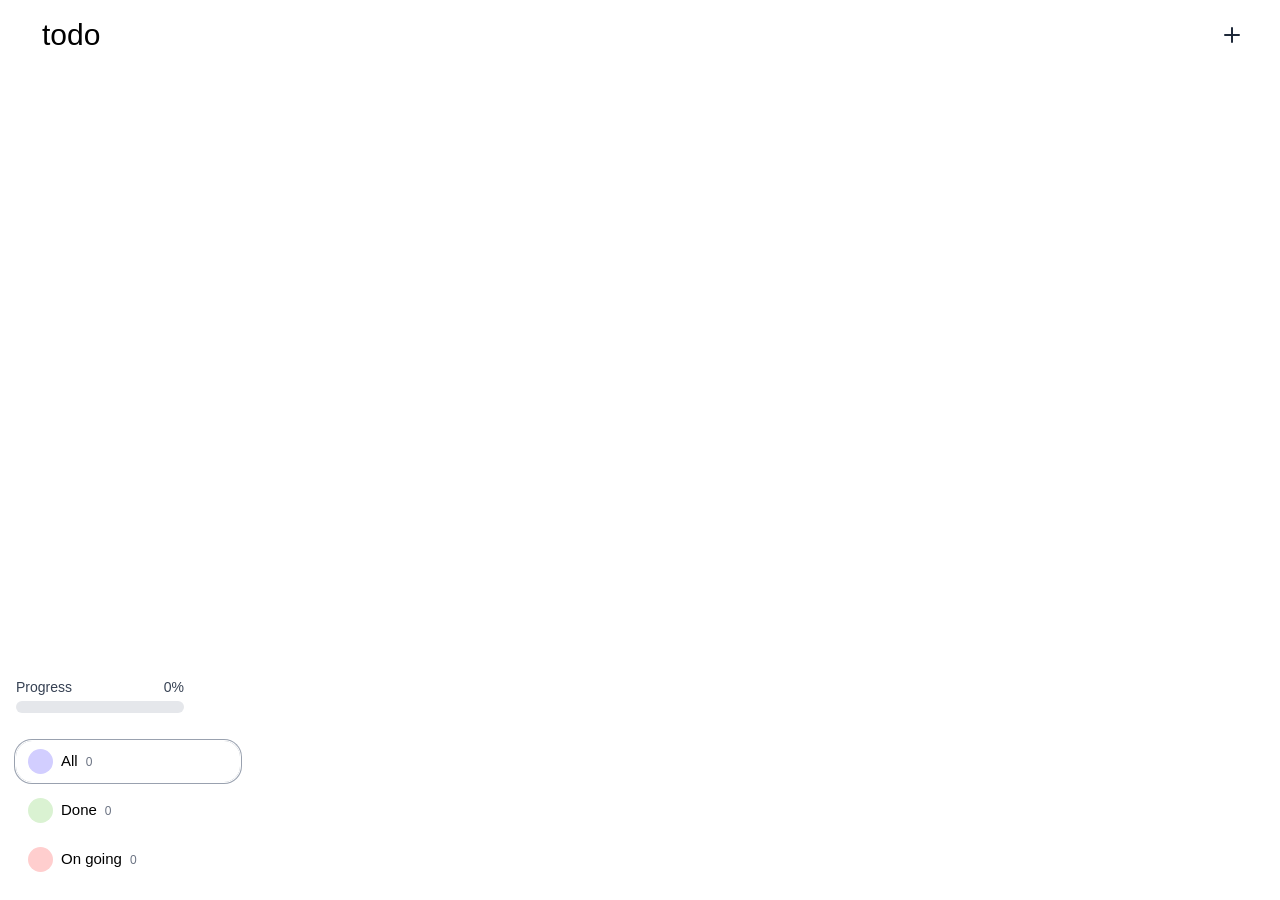
==== index.html @ 9aca4d07 "Add files via upload" ====
<!DOCTYPE html>
<html lang="en">
<head>
  <meta charset="UTF-8" />
  <meta name="viewport" content="width=device-width, initial-scale=1.0" />
  <link href="./tailStyle.css" rel="stylesheet" />
  <title>Todo app</title>
</head>
<body class="bg-white m-0 flex flex-col md:grid md:grid-cols-[20vw_1fr] md:grid-rows-[50px_1fr] h-screen font-display">
  <!-- Header -->
  <header class="h-[70px] flex items-center justify-between p-7 md:col-span-2">
    <h2 class="mr-auto text-3xl relative left-3.5 select-none" id="appName">todo</h2>
    <!-- Progress Bar -->

    <button class="cursor-pointer ml-auto w-[40px] h-[40px] rounded-full border-0 text-3xl flex items-center justify-center align-middle hover:bg-amber-100" id="addNew" aria-label="Add new task">
      <svg class="w-6 h-6 text-gray-800 " aria-hidden="true" xmlns="http://www.w3.org/2000/svg" width="24" height="24" fill="none" viewBox="0 0 24 24">
  <path stroke="currentColor" stroke-linecap="round" stroke-linejoin="round" stroke-width="2" d="M5 12h14m-7 7V5"/>
</svg>

    </button>
  </header>

  <!-- Sidebar -->
  <aside class="w-full md:w-[20vw] flex flex-col md:justify-between pt-3 px-4 md:row-span-1 md:h-auto overflow-y-auto max-h-[calc(100vh-50px)] scrollbar-none">

    <!-- Filters (mobile view: horizontal scroll) -->
    <div class="flex gap-2 overflow-x-auto md:flex-col md:overflow-visible whitespace-nowrap scrollbar-none p-2 md:p-0" id="tag-filters">
      
    </div>
    <div>
    <div class="w-[75%] mt-0 mb-2 justify-self-center">
  <div class="flex justify-between mb-1">
    <span class="text-sm font-medium text-gray-700">Progress</span>
    <span id="progressText" class="text-sm font-medium text-gray-700">0%</span>
  </div>
  <div class="w-full bg-gray-200 rounded-full h-3">
    <div id="progressBar" class="bg-[#DAF2D2] h-3 rounded-full transition-all duration-300" style="width: 0%"></div>
  </div>
</div>
    <!-- Status filters pinned at bottom (in desktop view) -->
    <div class="p-2 md:p-0 mt-4 md:mt-0 md:mb-5 md:pt-5 flex gap-2 overflow-x-auto md:flex-col md:overflow-visible whitespace-nowrap scrollbar-none justify-center md:justify-start" id="status-filter">
      
      <button class="cursor-pointer shrink-0 py-2 px-3 flex items-center gap-2 border-0 hover:bg-gray-200 rounded-2xl" data-status="all">
        <div class="bg-[#D2CEFF] w-[25px] h-[25px] rounded-full shrink-0"></div>
        <span class="text-[15px]">All</span>
        <span class="text-[12px] text-gray-500" id="all-count">0</span>
      </button>
      <button class="cursor-pointer shrink-0 py-2 px-3 flex items-center gap-2 border-0 hover:bg-gray-200 rounded-2xl" data-status="done">
        <div class="bg-[#DAF2D2] w-[25px] h-[25px] rounded-full shrink-0"></div>
        <span class="text-[15px]">Done</span>
        <span class="text-[12px] text-gray-500" id="done-count">0</span>
      </button>
      <button class="cursor-pointer shrink-0 py-2 px-3 flex items-center gap-2 border-0 hover:bg-gray-200 rounded-2xl" data-status="on going">
        <div class="bg-[#FFCECE] w-[25px] h-[25px] rounded-full shrink-0"></div>
        <span class="text-[15px]">On going</span>
        <span class="text-[12px] text-gray-500" id="ongoing-count">0</span>
      </button>
    </div>
    </div>
  </aside>

  <!-- Main -->
  <main class="flex-1 p-4 md:row-start-2 md:col-start-2 overflow-auto pt-5">
    <div class="columns-1 md:columns-2 gap-3 space-y-3 p-5" id="tasksContainer">
      <!-- Task Card -->
      
    </div>
  </main>

  <!-- Modal -->
  <div id="addModal" class="hidden fixed z-10 left-0 top-0 w-full h-full overflow-auto bg-[rgba(0,0,0,0.4)] flex justify-center items-center">
    <div class="w-full h-full md:w-[60%] md:h-auto bg-white p-6 md:p-10 border-1 border-[#888] border-solid rounded-none md:rounded-xl overflow-y-auto">
      <form id="NewTaskForm">
        <div class="pt-3 pb-8 flex justify-between">
          <button type="button" id="cancelBtn" class="border-0 cursor-pointer text-[#69665C]">Cancel</button>
          <input type="submit" value="Add" class="bg-[#69665C] text-white px-4 py-2 rounded-2xl w-[150px] cursor-pointer" />
        </div>

        <div class="pt-2">
          <label for="taskTitle">Task title</label><br />
          <input type="text" name="title" id="taskTitle" placeholder="Enter" class="bg-[#f9f9f7] px-2 py-1.5 rounded-[12px] placeholder:pr-3 w-[95%]" required /><br /><br />
          <label for="description">Description</label><br />
          <textarea name="description" id="description" cols="40" rows="3" placeholder="Task description" class="bg-[#f9f9f7] px-2 py-1.5 rounded-[12px] placeholder:pr-3 w-[95%] resize-none"></textarea>
        </div>

        <h3 class="mt-6 mb-2 font-medium">Tags</h3>
        <div id="modalTags" class="flex flex-wrap gap-3 mb-4">
          <p>No tags for now</p>
          <button type="button" id="showAddtag" class="cursor-pointer flex items-center justify-center gap-1 bg-[#69665C] text-white ml-3 px-3 py-2 rounded-full hover:bg-[#5e5b52] w-[25px] h-[25px]">
            <span class="text-lg">+</span>
          </button>
        </div>

        <div class="flex flex-wrap items-center  gap-3 mb-4 hidden" id="addNewtagForm">
          <input type="text" id="newTagName" placeholder="Tag name" class="px-3 py-2 rounded-xl bg-gray-100" />
          <input type="color" id="newTagColor" value="#DAF2D6" class="w-10 h-10 p-1 rounded-full border border-gray-300 cursor-pointer" />
          <button type="button" id="addTagBtn" class="flex items-center justify-center gap-1 bg-blue-600 text-white ml-3 px-3 py-2 rounded-xl hover:bg-blue-700">
            <span class="text-xs">
              <svg class="w-2 h-2 text-white" aria-hidden="true" xmlns="http://www.w3.org/2000/svg" width="24" height="24" fill="none" viewBox="0 0 24 24">
  <path stroke="currentColor" stroke-linecap="round" stroke-linejoin="round" stroke-width="2" d="M5 12h14m-7 7V5"/>
</svg>

            </span> Add Tag
          </button>
        </div>
      </form>
    </div>
  </div>

  <!-- JS Logic -->
  <script src="../src/script.js">
  </script>
</body>
</html>
---- tailStyle.css ----
/*! tailwindcss v4.1.5 | MIT License | https://tailwindcss.com */
@layer properties;
@layer theme, base, components, utilities;
@layer theme {
  :root, :host {
    --font-sans: ui-sans-serif, system-ui, sans-serif, "Apple Color Emoji",
      "Segoe UI Emoji", "Segoe UI Symbol", "Noto Color Emoji";
    --font-mono: ui-monospace, SFMono-Regular, Menlo, Monaco, Consolas, "Liberation Mono",
      "Courier New", monospace;
    --color-amber-100: oklch(96.2% 0.059 95.617);
    --color-amber-500: oklch(76.9% 0.188 70.08);
    --color-green-500: oklch(72.3% 0.219 149.579);
    --color-blue-600: oklch(54.6% 0.245 262.881);
    --color-blue-700: oklch(48.8% 0.243 264.376);
    --color-gray-100: oklch(96.7% 0.003 264.542);
    --color-gray-200: oklch(92.8% 0.006 264.531);
    --color-gray-300: oklch(87.2% 0.01 258.338);
    --color-gray-400: oklch(70.7% 0.022 261.325);
    --color-gray-500: oklch(55.1% 0.027 264.364);
    --color-gray-600: oklch(44.6% 0.03 256.802);
    --color-gray-700: oklch(37.3% 0.034 259.733);
    --color-gray-800: oklch(27.8% 0.033 256.848);
    --color-gray-900: oklch(21% 0.034 264.665);
    --color-white: #fff;
    --spacing: 0.25rem;
    --text-xs: 0.75rem;
    --text-xs--line-height: calc(1 / 0.75);
    --text-sm: 0.875rem;
    --text-sm--line-height: calc(1.25 / 0.875);
    --text-lg: 1.125rem;
    --text-lg--line-height: calc(1.75 / 1.125);
    --text-xl: 1.25rem;
    --text-xl--line-height: calc(1.75 / 1.25);
    --text-2xl: 1.5rem;
    --text-2xl--line-height: calc(2 / 1.5);
    --text-3xl: 1.875rem;
    --text-3xl--line-height: calc(2.25 / 1.875);
    --font-weight-medium: 500;
    --font-weight-bold: 700;
    --radius-xl: 0.75rem;
    --radius-2xl: 1rem;
    --default-transition-duration: 150ms;
    --default-transition-timing-function: cubic-bezier(0.4, 0, 0.2, 1);
    --default-font-family: var(--font-sans);
    --default-mono-font-family: var(--font-mono);
    --font-display: "Noto Sans", sans-serif;
  }
}
@layer base {
  *, ::after, ::before, ::backdrop, ::file-selector-button {
    box-sizing: border-box;
    margin: 0;
    padding: 0;
    border: 0 solid;
  }
  html, :host {
    line-height: 1.5;
    -webkit-text-size-adjust: 100%;
    tab-size: 4;
    font-family: var(--default-font-family, ui-sans-serif, system-ui, sans-serif, "Apple Color Emoji", "Segoe UI Emoji", "Segoe UI Symbol", "Noto Color Emoji");
    font-feature-settings: var(--default-font-feature-settings, normal);
    font-variation-settings: var(--default-font-variation-settings, normal);
    -webkit-tap-highlight-color: transparent;
  }
  hr {
    height: 0;
    color: inherit;
    border-top-width: 1px;
  }
  abbr:where([title]) {
    -webkit-text-decoration: underline dotted;
    text-decoration: underline dotted;
  }
  h1, h2, h3, h4, h5, h6 {
    font-size: inherit;
    font-weight: inherit;
  }
  a {
    color: inherit;
    -webkit-text-decoration: inherit;
    text-decoration: inherit;
  }
  b, strong {
    font-weight: bolder;
  }
  code, kbd, samp, pre {
    font-family: var(--default-mono-font-family, ui-monospace, SFMono-Regular, Menlo, Monaco, Consolas, "Liberation Mono", "Courier New", monospace);
    font-feature-settings: var(--default-mono-font-feature-settings, normal);
    font-variation-settings: var(--default-mono-font-variation-settings, normal);
    font-size: 1em;
  }
  small {
    font-size: 80%;
  }
  sub, sup {
    font-size: 75%;
    line-height: 0;
    position: relative;
    vertical-align: baseline;
  }
  sub {
    bottom: -0.25em;
  }
  sup {
    top: -0.5em;
  }
  table {
    text-indent: 0;
    border-color: inherit;
    border-collapse: collapse;
  }
  :-moz-focusring {
    outline: auto;
  }
  progress {
    vertical-align: baseline;
  }
  summary {
    display: list-item;
  }
  ol, ul, menu {
    list-style: none;
  }
  img, svg, video, canvas, audio, iframe, embed, object {
    display: block;
    vertical-align: middle;
  }
  img, video {
    max-width: 100%;
    height: auto;
  }
  button, input, select, optgroup, textarea, ::file-selector-button {
    font: inherit;
    font-feature-settings: inherit;
    font-variation-settings: inherit;
    letter-spacing: inherit;
    color: inherit;
    border-radius: 0;
    background-color: transparent;
    opacity: 1;
  }
  :where(select:is([multiple], [size])) optgroup {
    font-weight: bolder;
  }
  :where(select:is([multiple], [size])) optgroup option {
    padding-inline-start: 20px;
  }
  ::file-selector-button {
    margin-inline-end: 4px;
  }
  ::placeholder {
    opacity: 1;
  }
  @supports (not (-webkit-appearance: -apple-pay-button))  or (contain-intrinsic-size: 1px) {
    ::placeholder {
      color: currentcolor;
      @supports (color: color-mix(in lab, red, red)) {
        color: color-mix(in oklab, currentcolor 50%, transparent);
      }
    }
  }
  textarea {
    resize: vertical;
  }
  ::-webkit-search-decoration {
    -webkit-appearance: none;
  }
  ::-webkit-date-and-time-value {
    min-height: 1lh;
    text-align: inherit;
  }
  ::-webkit-datetime-edit {
    display: inline-flex;
  }
  ::-webkit-datetime-edit-fields-wrapper {
    padding: 0;
  }
  ::-webkit-datetime-edit, ::-webkit-datetime-edit-year-field, ::-webkit-datetime-edit-month-field, ::-webkit-datetime-edit-day-field, ::-webkit-datetime-edit-hour-field, ::-webkit-datetime-edit-minute-field, ::-webkit-datetime-edit-second-field, ::-webkit-datetime-edit-millisecond-field, ::-webkit-datetime-edit-meridiem-field {
    padding-block: 0;
  }
  :-moz-ui-invalid {
    box-shadow: none;
  }
  button, input:where([type="button"], [type="reset"], [type="submit"]), ::file-selector-button {
    appearance: button;
  }
  ::-webkit-inner-spin-button, ::-webkit-outer-spin-button {
    height: auto;
  }
  [hidden]:where(:not([hidden="until-found"])) {
    display: none !important;
  }
}
@layer utilities {
  .absolute {
    position: absolute;
  }
  .fixed {
    position: fixed;
  }
  .relative {
    position: relative;
  }
  .-top-1 {
    top: calc(var(--spacing) * -1);
  }
  .top-0 {
    top: calc(var(--spacing) * 0);
  }
  .top-3 {
    top: calc(var(--spacing) * 3);
  }
  .-right-1 {
    right: calc(var(--spacing) * -1);
  }
  .right-0 {
    right: calc(var(--spacing) * 0);
  }
  .right-4 {
    right: calc(var(--spacing) * 4);
  }
  .left-0 {
    left: calc(var(--spacing) * 0);
  }
  .left-3\.5 {
    left: calc(var(--spacing) * 3.5);
  }
  .z-10 {
    z-index: 10;
  }
  .m-0 {
    margin: calc(var(--spacing) * 0);
  }
  .mt-0 {
    margin-top: calc(var(--spacing) * 0);
  }
  .mt-1 {
    margin-top: calc(var(--spacing) * 1);
  }
  .mt-4 {
    margin-top: calc(var(--spacing) * 4);
  }
  .mt-6 {
    margin-top: calc(var(--spacing) * 6);
  }
  .mr-2 {
    margin-right: calc(var(--spacing) * 2);
  }
  .mr-auto {
    margin-right: auto;
  }
  .mb-1 {
    margin-bottom: calc(var(--spacing) * 1);
  }
  .mb-2 {
    margin-bottom: calc(var(--spacing) * 2);
  }
  .mb-3 {
    margin-bottom: calc(var(--spacing) * 3);
  }
  .mb-4 {
    margin-bottom: calc(var(--spacing) * 4);
  }
  .mb-5 {
    margin-bottom: calc(var(--spacing) * 5);
  }
  .ml-3 {
    margin-left: calc(var(--spacing) * 3);
  }
  .ml-auto {
    margin-left: auto;
  }
  .scrollbar-none {
    scrollbar-width: none;
    &::-webkit-scrollbar {
      display: none;
    }
  }
  .block {
    display: block;
  }
  .flex {
    display: flex;
  }
  .hidden {
    display: none;
  }
  .h-2 {
    height: calc(var(--spacing) * 2);
  }
  .h-3 {
    height: calc(var(--spacing) * 3);
  }
  .h-5 {
    height: calc(var(--spacing) * 5);
  }
  .h-6 {
    height: calc(var(--spacing) * 6);
  }
  .h-10 {
    height: calc(var(--spacing) * 10);
  }
  .h-\[25px\] {
    height: 25px;
  }
  .h-\[40px\] {
    height: 40px;
  }
  .h-\[70px\] {
    height: 70px;
  }
  .h-full {
    height: 100%;
  }
  .h-screen {
    height: 100vh;
  }
  .max-h-\[calc\(100vh-50px\)\] {
    max-height: calc(100vh - 50px);
  }
  .w-2 {
    width: calc(var(--spacing) * 2);
  }
  .w-5 {
    width: calc(var(--spacing) * 5);
  }
  .w-6 {
    width: calc(var(--spacing) * 6);
  }
  .w-10 {
    width: calc(var(--spacing) * 10);
  }
  .w-\[25px\] {
    width: 25px;
  }
  .w-\[40px\] {
    width: 40px;
  }
  .w-\[75\%\] {
    width: 75%;
  }
  .w-\[95\%\] {
    width: 95%;
  }
  .w-\[150px\] {
    width: 150px;
  }
  .w-full {
    width: 100%;
  }
  .flex-1 {
    flex: 1;
  }
  .shrink-0 {
    flex-shrink: 0;
  }
  .cursor-pointer {
    cursor: pointer;
  }
  .resize-none {
    resize: none;
  }
  .columns-1 {
    columns: 1;
  }
  .break-inside-avoid {
    break-inside: avoid;
  }
  .flex-col {
    flex-direction: column;
  }
  .flex-wrap {
    flex-wrap: wrap;
  }
  .items-center {
    align-items: center;
  }
  .items-end {
    align-items: flex-end;
  }
  .justify-between {
    justify-content: space-between;
  }
  .justify-center {
    justify-content: center;
  }
  .gap-1 {
    gap: calc(var(--spacing) * 1);
  }
  .gap-2 {
    gap: calc(var(--spacing) * 2);
  }
  .gap-3 {
    gap: calc(var(--spacing) * 3);
  }
  .space-y-3 {
    :where(& > :not(:last-child)) {
      --tw-space-y-reverse: 0;
      margin-block-start: calc(calc(var(--spacing) * 3) * var(--tw-space-y-reverse));
      margin-block-end: calc(calc(var(--spacing) * 3) * calc(1 - var(--tw-space-y-reverse)));
    }
  }
  .justify-self-center {
    justify-self: center;
  }
  .overflow-auto {
    overflow: auto;
  }
  .overflow-x-auto {
    overflow-x: auto;
  }
  .overflow-y-auto {
    overflow-y: auto;
  }
  .rounded {
    border-radius: 0.25rem;
  }
  .rounded-2xl {
    border-radius: var(--radius-2xl);
  }
  .rounded-\[12px\] {
    border-radius: 12px;
  }
  .rounded-full {
    border-radius: calc(infinity * 1px);
  }
  .rounded-none {
    border-radius: 0;
  }
  .rounded-xl {
    border-radius: var(--radius-xl);
  }
  .border {
    border-style: var(--tw-border-style);
    border-width: 1px;
  }
  .border-0 {
    border-style: var(--tw-border-style);
    border-width: 0px;
  }
  .border-1 {
    border-style: var(--tw-border-style);
    border-width: 1px;
  }
  .border-b-1 {
    border-bottom-style: var(--tw-border-style);
    border-bottom-width: 1px;
  }
  .border-solid {
    --tw-border-style: solid;
    border-style: solid;
  }
  .border-\[\#888\] {
    border-color: #888;
  }
  .border-gray-300 {
    border-color: var(--color-gray-300);
  }
  .bg-\[\#69665C\] {
    background-color: #69665C;
  }
  .bg-\[\#D2CEFF\] {
    background-color: #D2CEFF;
  }
  .bg-\[\#DAF2D2\] {
    background-color: #DAF2D2;
  }
  .bg-\[\#FFCECE\] {
    background-color: #FFCECE;
  }
  .bg-\[\#FFF9DE\] {
    background-color: #FFF9DE;
  }
  .bg-\[\#f9f9f7\] {
    background-color: #f9f9f7;
  }
  .bg-\[rgba\(0\,0\,0\,0\.4\)\] {
    background-color: rgba(0,0,0,0.4);
  }
  .bg-blue-600 {
    background-color: var(--color-blue-600);
  }
  .bg-gray-100 {
    background-color: var(--color-gray-100);
  }
  .bg-gray-200 {
    background-color: var(--color-gray-200);
  }
  .bg-gray-500 {
    background-color: var(--color-gray-500);
  }
  .bg-green-500 {
    background-color: var(--color-green-500);
  }
  .bg-transparent {
    background-color: transparent;
  }
  .bg-white {
    background-color: var(--color-white);
  }
  .p-1 {
    padding: calc(var(--spacing) * 1);
  }
  .p-2 {
    padding: calc(var(--spacing) * 2);
  }
  .p-4 {
    padding: calc(var(--spacing) * 4);
  }
  .p-5 {
    padding: calc(var(--spacing) * 5);
  }
  .p-6 {
    padding: calc(var(--spacing) * 6);
  }
  .p-7 {
    padding: calc(var(--spacing) * 7);
  }
  .px-2 {
    padding-inline: calc(var(--spacing) * 2);
  }
  .px-3 {
    padding-inline: calc(var(--spacing) * 3);
  }
  .px-4 {
    padding-inline: calc(var(--spacing) * 4);
  }
  .py-1 {
    padding-block: calc(var(--spacing) * 1);
  }
  .py-1\.5 {
    padding-block: calc(var(--spacing) * 1.5);
  }
  .py-2 {
    padding-block: calc(var(--spacing) * 2);
  }
  .pt-2 {
    padding-top: calc(var(--spacing) * 2);
  }
  .pt-3 {
    padding-top: calc(var(--spacing) * 3);
  }
  .pt-5 {
    padding-top: calc(var(--spacing) * 5);
  }
  .pb-8 {
    padding-bottom: calc(var(--spacing) * 8);
  }
  .pl-2 {
    padding-left: calc(var(--spacing) * 2);
  }
  .text-left {
    text-align: left;
  }
  .align-middle {
    vertical-align: middle;
  }
  .font-display {
    font-family: var(--font-display);
  }
  .text-2xl {
    font-size: var(--text-2xl);
    line-height: var(--tw-leading, var(--text-2xl--line-height));
  }
  .text-3xl {
    font-size: var(--text-3xl);
    line-height: var(--tw-leading, var(--text-3xl--line-height));
  }
  .text-lg {
    font-size: var(--text-lg);
    line-height: var(--tw-leading, var(--text-lg--line-height));
  }
  .text-sm {
    font-size: var(--text-sm);
    line-height: var(--tw-leading, var(--text-sm--line-height));
  }
  .text-xl {
    font-size: var(--text-xl);
    line-height: var(--tw-leading, var(--text-xl--line-height));
  }
  .text-xs {
    font-size: var(--text-xs);
    line-height: var(--tw-leading, var(--text-xs--line-height));
  }
  .text-\[12px\] {
    font-size: 12px;
  }
  .text-\[15px\] {
    font-size: 15px;
  }
  .font-bold {
    --tw-font-weight: var(--font-weight-bold);
    font-weight: var(--font-weight-bold);
  }
  .font-medium {
    --tw-font-weight: var(--font-weight-medium);
    font-weight: var(--font-weight-medium);
  }
  .whitespace-nowrap {
    white-space: nowrap;
  }
  .text-\[\#69665C\] {
    color: #69665C;
  }
  .text-gray-500 {
    color: var(--color-gray-500);
  }
  .text-gray-600 {
    color: var(--color-gray-600);
  }
  .text-gray-700 {
    color: var(--color-gray-700);
  }
  .text-gray-800 {
    color: var(--color-gray-800);
  }
  .text-white {
    color: var(--color-white);
  }
  .line-through {
    text-decoration-line: line-through;
  }
  .opacity-50 {
    opacity: 50%;
  }
  .opacity-80 {
    opacity: 80%;
  }
  .shadow-md {
    --tw-shadow: 0 4px 6px -1px var(--tw-shadow-color, rgb(0 0 0 / 0.1)), 0 2px 4px -2px var(--tw-shadow-color, rgb(0 0 0 / 0.1));
    box-shadow: var(--tw-inset-shadow), var(--tw-inset-ring-shadow), var(--tw-ring-offset-shadow), var(--tw-ring-shadow), var(--tw-shadow);
  }
  .ring {
    --tw-ring-shadow: var(--tw-ring-inset,) 0 0 0 calc(1px + var(--tw-ring-offset-width)) var(--tw-ring-color, currentcolor);
    box-shadow: var(--tw-inset-shadow), var(--tw-inset-ring-shadow), var(--tw-ring-offset-shadow), var(--tw-ring-shadow), var(--tw-shadow);
  }
  .ring-1 {
    --tw-ring-shadow: var(--tw-ring-inset,) 0 0 0 calc(1px + var(--tw-ring-offset-width)) var(--tw-ring-color, currentcolor);
    box-shadow: var(--tw-inset-shadow), var(--tw-inset-ring-shadow), var(--tw-ring-offset-shadow), var(--tw-ring-shadow), var(--tw-shadow);
  }
  .ring-2 {
    --tw-ring-shadow: var(--tw-ring-inset,) 0 0 0 calc(2px + var(--tw-ring-offset-width)) var(--tw-ring-color, currentcolor);
    box-shadow: var(--tw-inset-shadow), var(--tw-inset-ring-shadow), var(--tw-ring-offset-shadow), var(--tw-ring-shadow), var(--tw-shadow);
  }
  .ring-gray-400 {
    --tw-ring-color: var(--color-gray-400);
  }
  .ring-offset-1 {
    --tw-ring-offset-width: 1px;
    --tw-ring-offset-shadow: var(--tw-ring-inset,) 0 0 0 var(--tw-ring-offset-width) var(--tw-ring-offset-color);
  }
  .ring-offset-2 {
    --tw-ring-offset-width: 2px;
    --tw-ring-offset-shadow: var(--tw-ring-inset,) 0 0 0 var(--tw-ring-offset-width) var(--tw-ring-offset-color);
  }
  .blur {
    --tw-blur: blur(8px);
    filter: var(--tw-blur,) var(--tw-brightness,) var(--tw-contrast,) var(--tw-grayscale,) var(--tw-hue-rotate,) var(--tw-invert,) var(--tw-saturate,) var(--tw-sepia,) var(--tw-drop-shadow,);
  }
  .transition-all {
    transition-property: all;
    transition-timing-function: var(--tw-ease, var(--default-transition-timing-function));
    transition-duration: var(--tw-duration, var(--default-transition-duration));
  }
  .duration-300 {
    --tw-duration: 300ms;
    transition-duration: 300ms;
  }
  .select-none {
    -webkit-user-select: none;
    user-select: none;
  }
  .group-hover\:block {
    &:is(:where(.group):hover *) {
      @media (hover: hover) {
        display: block;
      }
    }
  }
  .placeholder\:pr-3 {
    &::placeholder {
      padding-right: calc(var(--spacing) * 3);
    }
  }
  .hover\:bg-\[\#5e5b52\] {
    &:hover {
      @media (hover: hover) {
        background-color: #5e5b52;
      }
    }
  }
  .hover\:bg-amber-100 {
    &:hover {
      @media (hover: hover) {
        background-color: var(--color-amber-100);
      }
    }
  }
  .hover\:bg-blue-700 {
    &:hover {
      @media (hover: hover) {
        background-color: var(--color-blue-700);
      }
    }
  }
  .hover\:bg-gray-100 {
    &:hover {
      @media (hover: hover) {
        background-color: var(--color-gray-100);
      }
    }
  }
  .hover\:bg-gray-200 {
    &:hover {
      @media (hover: hover) {
        background-color: var(--color-gray-200);
      }
    }
  }
  .hover\:bg-gray-400 {
    &:hover {
      @media (hover: hover) {
        background-color: var(--color-gray-400);
      }
    }
  }
  .hover\:text-gray-900 {
    &:hover {
      @media (hover: hover) {
        color: var(--color-gray-900);
      }
    }
  }
  .focus\:outline-none {
    &:focus {
      --tw-outline-style: none;
      outline-style: none;
    }
  }
  .md\:col-span-2 {
    @media (width >= 48rem) {
      grid-column: span 2 / span 2;
    }
  }
  .md\:col-start-2 {
    @media (width >= 48rem) {
      grid-column-start: 2;
    }
  }
  .md\:row-span-1 {
    @media (width >= 48rem) {
      grid-row: span 1 / span 1;
    }
  }
  .md\:row-start-2 {
    @media (width >= 48rem) {
      grid-row-start: 2;
    }
  }
  .md\:mt-0 {
    @media (width >= 48rem) {
      margin-top: calc(var(--spacing) * 0);
    }
  }
  .md\:mb-5 {
    @media (width >= 48rem) {
      margin-bottom: calc(var(--spacing) * 5);
    }
  }
  .md\:grid {
    @media (width >= 48rem) {
      display: grid;
    }
  }
  .md\:h-auto {
    @media (width >= 48rem) {
      height: auto;
    }
  }
  .md\:w-\[20vw\] {
    @media (width >= 48rem) {
      width: 20vw;
    }
  }
  .md\:w-\[60\%\] {
    @media (width >= 48rem) {
      width: 60%;
    }
  }
  .md\:columns-2 {
    @media (width >= 48rem) {
      columns: 2;
    }
  }
  .md\:grid-cols-\[20vw_1fr\] {
    @media (width >= 48rem) {
      grid-template-columns: 20vw 1fr;
    }
  }
  .md\:grid-rows-\[50px_1fr\] {
    @media (width >= 48rem) {
      grid-template-rows: 50px 1fr;
    }
  }
  .md\:flex-col {
    @media (width >= 48rem) {
      flex-direction: column;
    }
  }
  .md\:justify-between {
    @media (width >= 48rem) {
      justify-content: space-between;
    }
  }
  .md\:justify-start {
    @media (width >= 48rem) {
      justify-content: flex-start;
    }
  }
  .md\:overflow-visible {
    @media (width >= 48rem) {
      overflow: visible;
    }
  }
  .md\:rounded-xl {
    @media (width >= 48rem) {
      border-radius: var(--radius-xl);
    }
  }
  .md\:p-0 {
    @media (width >= 48rem) {
      padding: calc(var(--spacing) * 0);
    }
  }
  .md\:p-10 {
    @media (width >= 48rem) {
      padding: calc(var(--spacing) * 10);
    }
  }
  .md\:pt-5 {
    @media (width >= 48rem) {
      padding-top: calc(var(--spacing) * 5);
    }
  }
}
@import url('https://fonts.googleapis.com/css2?family=Noto+Sans:ital,wght@0,100..900;1,100..900&display=swap');
@layer base {
  * {
    scrollbar-color: initial;
    scrollbar-width: initial;
  }
}
@property --tw-space-y-reverse {
  syntax: "*";
  inherits: false;
  initial-value: 0;
}
@property --tw-border-style {
  syntax: "*";
  inherits: false;
  initial-value: solid;
}
@property --tw-font-weight {
  syntax: "*";
  inherits: false;
}
@property --tw-shadow {
  syntax: "*";
  inherits: false;
  initial-value: 0 0 #0000;
}
@property --tw-shadow-color {
  syntax: "*";
  inherits: false;
}
@property --tw-shadow-alpha {
  syntax: "<percentage>";
  inherits: false;
  initial-value: 100%;
}
@property --tw-inset-shadow {
  syntax: "*";
  inherits: false;
  initial-value: 0 0 #0000;
}
@property --tw-inset-shadow-color {
  syntax: "*";
  inherits: false;
}
@property --tw-inset-shadow-alpha {
  syntax: "<percentage>";
  inherits: false;
  initial-value: 100%;
}
@property --tw-ring-color {
  syntax: "*";
  inherits: false;
}
@property --tw-ring-shadow {
  syntax: "*";
  inherits: false;
  initial-value: 0 0 #0000;
}
@property --tw-inset-ring-color {
  syntax: "*";
  inherits: false;
}
@property --tw-inset-ring-shadow {
  syntax: "*";
  inherits: false;
  initial-value: 0 0 #0000;
}
@property --tw-ring-inset {
  syntax: "*";
  inherits: false;
}
@property --tw-ring-offset-width {
  syntax: "<length>";
  inherits: false;
  initial-value: 0px;
}
@property --tw-ring-offset-color {
  syntax: "*";
  inherits: false;
  initial-value: #fff;
}
@property --tw-ring-offset-shadow {
  syntax: "*";
  inherits: false;
  initial-value: 0 0 #0000;
}
@property --tw-blur {
  syntax: "*";
  inherits: false;
}
@property --tw-brightness {
  syntax: "*";
  inherits: false;
}
@property --tw-contrast {
  syntax: "*";
  inherits: false;
}
@property --tw-grayscale {
  syntax: "*";
  inherits: false;
}
@property --tw-hue-rotate {
  syntax: "*";
  inherits: false;
}
@property --tw-invert {
  syntax: "*";
  inherits: false;
}
@property --tw-opacity {
  syntax: "*";
  inherits: false;
}
@property --tw-saturate {
  syntax: "*";
  inherits: false;
}
@property --tw-sepia {
  syntax: "*";
  inherits: false;
}
@property --tw-drop-shadow {
  syntax: "*";
  inherits: false;
}
@property --tw-drop-shadow-color {
  syntax: "*";
  inherits: false;
}
@property --tw-drop-shadow-alpha {
  syntax: "<percentage>";
  inherits: false;
  initial-value: 100%;
}
@property --tw-drop-shadow-size {
  syntax: "*";
  inherits: false;
}
@property --tw-duration {
  syntax: "*";
  inherits: false;
}
@layer properties {
  @supports ((-webkit-hyphens: none) and (not (margin-trim: inline))) or ((-moz-orient: inline) and (not (color:rgb(from red r g b)))) {
    *, ::before, ::after, ::backdrop {
      --tw-space-y-reverse: 0;
      --tw-border-style: solid;
      --tw-font-weight: initial;
      --tw-shadow: 0 0 #0000;
      --tw-shadow-color: initial;
      --tw-shadow-alpha: 100%;
      --tw-inset-shadow: 0 0 #0000;
      --tw-inset-shadow-color: initial;
      --tw-inset-shadow-alpha: 100%;
      --tw-ring-color: initial;
      --tw-ring-shadow: 0 0 #0000;
      --tw-inset-ring-color: initial;
      --tw-inset-ring-shadow: 0 0 #0000;
      --tw-ring-inset: initial;
      --tw-ring-offset-width: 0px;
      --tw-ring-offset-color: #fff;
      --tw-ring-offset-shadow: 0 0 #0000;
      --tw-blur: initial;
      --tw-brightness: initial;
      --tw-contrast: initial;
      --tw-grayscale: initial;
      --tw-hue-rotate: initial;
      --tw-invert: initial;
      --tw-opacity: initial;
      --tw-saturate: initial;
      --tw-sepia: initial;
      --tw-drop-shadow: initial;
      --tw-drop-shadow-color: initial;
      --tw-drop-shadow-alpha: 100%;
      --tw-drop-shadow-size: initial;
      --tw-duration: initial;
    }
  }
}
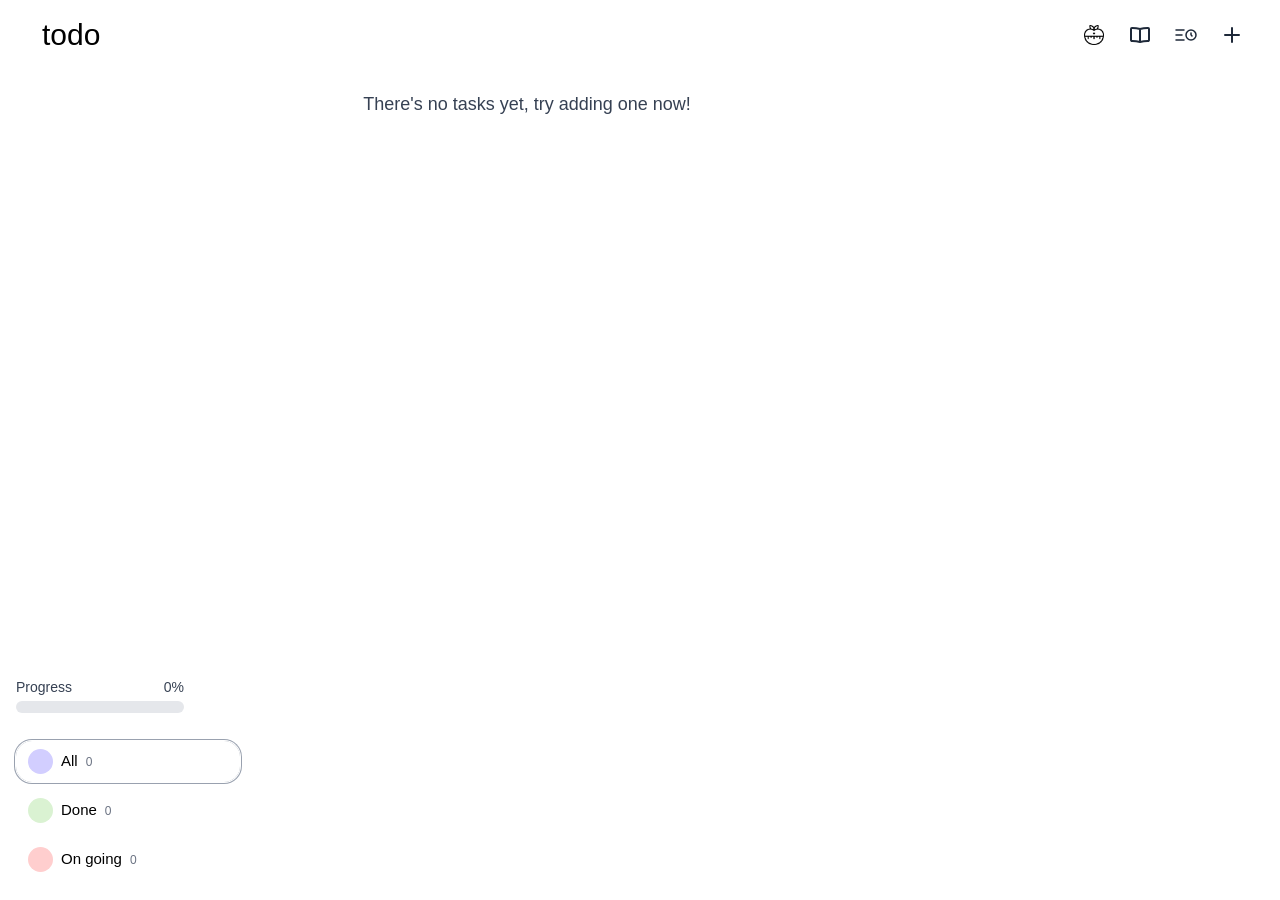
==== commit 0fe54ab3: "Add files via upload" ====
--- a/index.html
+++ b/index.html
@@ -1,114 +1,402 @@
 <!DOCTYPE html>
 <html lang="en">
-<head>
-  <meta charset="UTF-8" />
-  <meta name="viewport" content="width=device-width, initial-scale=1.0" />
-  <link href="./tailStyle.css" rel="stylesheet" />
-  <title>Todo app</title>
-</head>
-<body class="bg-white m-0 flex flex-col md:grid md:grid-cols-[20vw_1fr] md:grid-rows-[50px_1fr] h-screen font-display">
-  <!-- Header -->
-  <header class="h-[70px] flex items-center justify-between p-7 md:col-span-2">
-    <h2 class="mr-auto text-3xl relative left-3.5 select-none" id="appName">todo</h2>
-    <!-- Progress Bar -->
-
-    <button class="cursor-pointer ml-auto w-[40px] h-[40px] rounded-full border-0 text-3xl flex items-center justify-center align-middle hover:bg-amber-100" id="addNew" aria-label="Add new task">
-      <svg class="w-6 h-6 text-gray-800 " aria-hidden="true" xmlns="http://www.w3.org/2000/svg" width="24" height="24" fill="none" viewBox="0 0 24 24">
-  <path stroke="currentColor" stroke-linecap="round" stroke-linejoin="round" stroke-width="2" d="M5 12h14m-7 7V5"/>
-</svg>
-
-    </button>
-  </header>
-
-  <!-- Sidebar -->
-  <aside class="w-full md:w-[20vw] flex flex-col md:justify-between pt-3 px-4 md:row-span-1 md:h-auto overflow-y-auto max-h-[calc(100vh-50px)] scrollbar-none">
-
-    <!-- Filters (mobile view: horizontal scroll) -->
-    <div class="flex gap-2 overflow-x-auto md:flex-col md:overflow-visible whitespace-nowrap scrollbar-none p-2 md:p-0" id="tag-filters">
+	<head>
+		<meta charset="UTF-8" />
+		<meta name="viewport" content="width=device-width, initial-scale=1.0" />
+		<link href="./tailStyle.css" rel="stylesheet" />
+		<title>Todo app</title>
+	</head>
+	<body class="bg-white m-0 flex flex-col md:grid md:grid-cols-[20vw_1fr] md:grid-rows-[50px_1fr] h-screen font-display">
+		<!-- Header -->
+		<header class="h-[70px] flex items-center justify-between p-7 md:col-span-2">
+			<!--Title-->
+			<h2 class="mr-auto text-3xl relative left-3.5 select-none" id="appName">todo</h2>
+			<!--Icons-->
+			<div class="flex gap-1.5">
+				<button class="cursor-pointer ml-auto w-[40px] h-[40px] rounded-full border-0 text-3xl flex items-center justify-center align-middle hover:bg-amber-100" id="openPomodoro" aria-label="Add new task">
+                  <img src="../src/icons/pomodoro (1).png" alt="pomoIcon" width="20px" height="20px">
+				</button>
+				<button class="cursor-pointer ml-auto w-[40px] h-[40px] rounded-full border-0 text-3xl flex items-center justify-center align-middle hover:bg-amber-100" id="toggleEisenView" aria-label="toggle Eisenhower">
+					<svg class="w-6 h-6 text-gray-800" aria-hidden="true" xmlns="http://www.w3.org/2000/svg" width="24" height="24" fill="none" viewBox="0 0 24 24">
+						<path stroke="currentColor" stroke-linecap="round" stroke-linejoin="round" stroke-width="2" d="M12 6.03v13m0-13c-2.819-.831-4.715-1.076-8.029-1.023A.99.99 0 0 0 3 6v11c0 .563.466 1.014 1.03 1.007 3.122-.043 5.018.212 7.97 1.023m0-13c2.819-.831 4.715-1.076 8.029-1.023A.99.99 0 0 1 21 6v11c0 .563-.466 1.014-1.03 1.007-3.122-.043-5.018.212-7.97 1.023"/>
+					</svg>
+				</button>
+				<button id='sort-btn' class="cursor-pointer ml-auto w-[40px] h-[40px] rounded-full border-0 text-3xl flex items-center justify-center align-middle hover:bg-amber-100"> 
+				</button>
+				<div id="sort-dropdown" class="hidden absolute top-[50px] right-0 mt-2 bg-white rounded shadow-md z-10 w-48">
+					<button class="cursor-pointer block w-full px-4 py-2 text-left hover:bg-gray-100 text-gray-700 text-sm border-b border-gray-200 sort-option" data-sort="date">Creation date</button>
+					<button class="cursor-pointer block w-full px-4 py-2 text-left hover:bg-gray-100 text-gray-700 text-sm border-b border-gray-200 sort-option" data-sort="title">Title</button>
+					<button class="cursor-pointer block w-full px-4 py-2 text-left hover:bg-gray-100 text-gray-700 text-sm border-b border-gray-200 sort-option" data-sort="deadline">Deadline</button>
+					<button class="cursor-pointer block w-full px-4 py-2 text-left hover:bg-gray-100 text-gray-700 text-sm border-b border-gray-200 sort-option" data-sort="priority">Priority</button>
+				</div>
+				<button class="cursor-pointer ml-auto w-[40px] h-[40px] rounded-full border-0 text-3xl flex items-center justify-center align-middle hover:bg-amber-100" id="addNew" aria-label="Add new task">
+					<svg class="w-6 h-6 text-gray-800 " aria-hidden="true" xmlns="http://www.w3.org/2000/svg" width="24" height="24" fill="none" viewBox="0 0 24 24">
+						<path stroke="currentColor" stroke-linecap="round" stroke-linejoin="round" stroke-width="2" d="M5 12h14m-7 7V5"/>
+					</svg>
+				</button>
+				
+			</div>
+		</header>
+		<!-- Sidebar -->
+		<aside class="w-full md:w-[20vw] flex flex-col md:justify-between pt-3 px-4 md:row-span-1 md:h-auto overflow-y-auto max-h-[calc(100vh-50px)] scrollbar-none">
+			<!-- Filters: Tags -->
+			<div class="flex gap-2 overflow-x-auto md:flex-col md:overflow-visible whitespace-nowrap scrollbar-none p-2 md:p-0" id="tag-filters">
+			</div>
+			<div>
+				<!--Progress Bar-->
+				<div class="w-[75%] mt-0 mb-2 justify-self-center">
+					<div class="flex justify-between mb-1">
+						<span class="text-sm font-medium text-gray-700">Progress</span>
+						<span id="progressText" class="text-sm font-medium text-gray-700">0%</span>
+					</div>
+					<div class="w-full bg-gray-200 rounded-full h-3">
+						<div id="progressBar" class="bg-[#DAF2D2] h-3 rounded-full transition-all duration-300" style="width: 0%"></div>
+					</div>
+				</div>
+				<!-- Filters: status -->
+				<div class="p-2 md:p-0 mt-4 md:mt-0 md:mb-5 md:pt-5 flex gap-2 overflow-x-auto md:flex-col md:overflow-visible whitespace-nowrap scrollbar-none justify-center md:justify-start" id="status-filter">
+					<button class="cursor-pointer shrink-0 py-2 px-3 flex items-center gap-2 border-0 hover:bg-gray-200 rounded-2xl" data-status="all">
+						<div class="bg-[#D2CEFF] w-[25px] h-[25px] rounded-full shrink-0"></div>
+						<span class="text-[15px]">All</span>
+						<span class="text-[12px] text-gray-500" id="all-count">0</span>
+					</button>
+					<button class="cursor-pointer shrink-0 py-2 px-3 flex items-center gap-2 border-0 hover:bg-gray-200 rounded-2xl" data-status="done">
+						<div class="bg-[#DAF2D2] w-[25px] h-[25px] rounded-full shrink-0"></div>
+						<span class="text-[15px]">Done</span>
+						<span class="text-[12px] text-gray-500" id="done-count">0</span>
+					</button>
+					<button class="cursor-pointer shrink-0 py-2 px-3 flex items-center gap-2 border-0 hover:bg-gray-200 rounded-2xl" data-status="on going">
+						<div class="bg-[#FFCECE] w-[25px] h-[25px] rounded-full shrink-0"></div>
+						<span class="text-[15px]">On going</span>
+						<span class="text-[12px] text-gray-500" id="ongoing-count">0</span>
+					</button>
+				</div>
+			</div>
+		</aside>
+		<!-- Main -->
+		<main class="flex-1 p-4 md:row-start-2 md:col-start-2 overflow-auto pt-5" id="container">
+		</main>
+		<!-- Add and Edit Modal -->
+		<div id="addModal" class="hidden fixed z-10 left-0 top-0 w-full h-full overflow-auto bg-[rgba(0,0,0,0.4)] flex justify-center items-center">
+			<div class="w-full h-full md:w-[60%] md:h-auto bg-white p-6 md:p-10 border-1 border-[#888] border-solid rounded-none md:rounded-xl overflow-y-auto">
+				<form id="NewTaskForm">
+					<div class="pt-3 pb-8 flex justify-between">
+						<button type="button" id="cancelBtn" class="border-0 cursor-pointer text-[#69665C]">Cancel</button>
+						<input type="submit" value="Add" class="bg-[#69665C] text-white px-4 py-2 rounded-2xl w-[150px] cursor-pointer" />
+					</div>
+					<!--Basic Information-->
+					<div class="pt-2">
+						<label for="taskTitle">Task title</label><br />
+						<input type="text" name="title" id="taskTitle" placeholder="Enter" class="bg-[#f9f9f7] px-2 py-1.5 rounded-[12px] placeholder:pr-3 w-[95%]" required /><br /><br />
+						<label for="description">Description</label><br />
+						<textarea name="description" id="description" cols="40" rows="3" placeholder="Task description" class="bg-[#f9f9f7] px-2 py-1.5 rounded-[12px] placeholder:pr-3 w-[95%] resize-none"></textarea>
+					</div>
+					<!--Due date-->
+					<div class="flex flex-col md:flex-row md:items-center md:justify-between">
+						<div>
+							<!--Classification: Eisenhower, importance-->
+							<h3 class="mt-6 mb-0 font-medium">Classification</h3>
+							<div class="pt-1 ml-3 flex items-center gap-9">
+								<label for="isUrgent" class="mr-4"><input type="checkbox" name="isUrgent" id="isUrgent"> Urgent</label>
+								<label for="isImportant" class=""><input type="checkbox" name="isImportant" id="isImportant"> Important</label>
+							</div>
+						</div>
+						<div class="mr-5">
+							<!--Due date-->
+							<h3 class="mt-6 mb-0 font-medium">Due date</h3>
+							<input type="date" id="dueDate" name="dueDate" 
+								class="bg-[#f9f9f7] px-2 py-1.5 rounded-[12px] w-[95%]">
+						</div>
+					</div>
+					<h3 class="mt-6 mb-2 font-medium">Tags</h3>
+					<div id="modalTags" class="flex flex-wrap gap-3 mb-4">
+						<p>No tags for now</p>
+						<button type="button" id="showAddtag" class="cursor-pointer flex items-center justify-center gap-1 bg-[#69665C] text-white ml-3 px-3 py-2 rounded-full hover:bg-[#5e5b52] w-[25px] h-[25px]">
+							<span class="text-lg">
+								<svg class="w-6 h-6 text-gray-800 " aria-hidden="true" xmlns="http://www.w3.org/2000/svg" width="24" height="24" fill="none" viewBox="0 0 24 24">
+									<path stroke="currentColor" stroke-linecap="round" stroke-linejoin="round" stroke-width="2" d="M5 12h14m-7 7V5"/>
+								</svg>
+							</span>
+						</button>
+					</div>
+					<div class="flex flex-wrap items-center  gap-3 mb-4 hidden" id="addNewtagForm">
+						<input type="text" id="newTagName" placeholder="Tag name" class="px-3 py-2 rounded-xl bg-gray-100" />
+						<input type="color" id="newTagColor" value="#DAF2D6" class="w-10 h-10 p-1 rounded-full border border-gray-300 cursor-pointer" />
+						<button type="button" id="addTagBtn" class="flex items-center justify-center gap-1 bg-[#69665C] text-white ml-3 px-3 py-2 rounded-xl hover:bg-[#5e5b52]">
+							<span class="text-xs">
+								<svg class="w-2 h-2 text-white" aria-hidden="true" xmlns="http://www.w3.org/2000/svg" width="24" height="24" fill="none" viewBox="0 0 24 24">
+									<path stroke="currentColor" stroke-linecap="round" stroke-linejoin="round" stroke-width="2" d="M5 12h14m-7 7V5"/>
+								</svg>
+							</span>
+							Add Tag
+						</button>
+					</div>
+				</form>
+			</div>
+		</div>
+		<!--Keyboard shortcuts modal-->
+		<div id="helpModal" class="hidden fixed z-10 left-0 top-0 w-full h-full overflow-auto bg-[rgba(0,0,0,0.4)] flex justify-center items-center">
+  <div class="w-full h-full md:w-[700px] md:h-auto bg-white p-6 md:p-8 border-1 border-[#888] border-solid rounded-none md:rounded-xl overflow-y-auto">
+    <div class="flex justify-between items-center mb-6">
+      <h2 class="text-2xl font-medium">Keyboard Shortcuts</h2>
+      <button id="closeHelpBtn" class="text-gray-500 hover:text-gray-800 text-xl font-bold cursor-pointer">
+        &times;
+      </button>
+    </div>
+    
+    <div class="grid grid-cols-1 md:grid-cols-2 gap-x-8 gap-y-2">
+      <!-- Left Column -->
+      <div>
+        <!-- Task Management -->
+        <div class="mb-4">
+          <h3 class="text-lg font-medium text-gray-700 border-b border-gray-200 pb-1 mb-3">Task Management</h3>
+          
+          <div class="grid grid-cols-[auto_1fr] gap-x-4 gap-y-3">
+            <div class="flex items-center gap-1">
+              <kbd class="px-2 py-1.5 text-xs font-semibold text-gray-800 bg-gray-100 border border-gray-200 rounded-lg">Alt</kbd>
+              <span>+</span>
+              <kbd class="px-2 py-1.5 text-xs font-semibold text-gray-800 bg-gray-100 border border-gray-200 rounded-lg">N</kbd>
+            </div>
+            <div>Add new task</div>
+            
+            <div class="flex items-center gap-1">
+              <kbd class="px-2 py-1.5 text-xs font-semibold text-gray-800 bg-gray-100 border border-gray-200 rounded-lg">Ctrl</kbd>
+              <span>+</span>
+              <kbd class="px-2 py-1.5 text-xs font-semibold text-gray-800 bg-gray-100 border border-gray-200 rounded-lg">Enter</kbd>
+            </div>
+            <div>Save and add task</div>
+            
+            <div class="flex items-center">
+              <kbd class="px-2 py-1.5 text-xs font-semibold text-gray-800 bg-gray-100 border border-gray-200 rounded-lg">Esc</kbd>
+            </div>
+            <div>Close modal</div>
+          </div>
+        </div>
+        
+        <!-- Tag Management -->
+        <div class="mb-4">
+          <h3 class="text-lg font-medium text-gray-700 border-b border-gray-200 pb-1 mb-3">Tag Management</h3>
+          
+          <div class="grid grid-cols-[auto_1fr] gap-x-4 gap-y-3">
+            <div class="flex items-center">
+              <kbd class="px-2 py-1.5 text-xs font-semibold text-gray-800 bg-gray-100 border border-gray-200 rounded-lg">T</kbd>
+            </div>
+            <div>Toggle add tag form</div>
+            
+            <div class="flex items-center">
+              <kbd class="px-2 py-1.5 text-xs font-semibold text-gray-800 bg-gray-100 border border-gray-200 rounded-lg">Enter</kbd>
+            </div>
+            <div>Add new tag</div>
+          </div>
+        </div>
+      </div>
       
+      <!-- Right Column -->
+      <div>
+        <!-- Filtering and Views -->
+        <div class="mb-4">
+          <h3 class="text-lg font-medium text-gray-700 border-b border-gray-200 pb-1 mb-3">Filtering and Views</h3>
+          
+          <div class="grid grid-cols-[auto_1fr] gap-x-4 gap-y-3">
+            <div class="flex items-center">
+              <kbd class="px-2 py-1.5 text-xs font-semibold text-gray-800 bg-gray-100 border border-gray-200 rounded-lg">1</kbd>
+            </div>
+            <div>Show all tasks</div>
+            
+            <div class="flex items-center">
+              <kbd class="px-2 py-1.5 text-xs font-semibold text-gray-800 bg-gray-100 border border-gray-200 rounded-lg">2</kbd>
+            </div>
+            <div>Show completed tasks</div>
+            
+            <div class="flex items-center">
+              <kbd class="px-2 py-1.5 text-xs font-semibold text-gray-800 bg-gray-100 border border-gray-200 rounded-lg">3</kbd>
+            </div>
+            <div>Show ongoing tasks</div>
+            
+            <div class="flex items-center gap-1">
+              <kbd class="px-2 py-1.5 text-xs font-semibold text-gray-800 bg-gray-100 border border-gray-200 rounded-lg">Alt</kbd>
+              <span>+</span>
+              <kbd class="px-2 py-1.5 text-xs font-semibold text-gray-800 bg-gray-100 border border-gray-200 rounded-lg">E</kbd>
+            </div>
+            <div>Toggle Eisenhower view</div>
+
+            <div class="flex items-center">
+              <kbd class="px-2 py-1.5 text-xs font-semibold text-gray-800 bg-gray-100 border border-gray-200 rounded-lg">F1</kbd>
+            </div>
+            <div>Show this help dialog</div>
+          </div>
+        </div>
+      </div>
     </div>
-    <div>
-    <div class="w-[75%] mt-0 mb-2 justify-self-center">
-  <div class="flex justify-between mb-1">
-    <span class="text-sm font-medium text-gray-700">Progress</span>
-    <span id="progressText" class="text-sm font-medium text-gray-700">0%</span>
-  </div>
-  <div class="w-full bg-gray-200 rounded-full h-3">
-    <div id="progressBar" class="bg-[#DAF2D2] h-3 rounded-full transition-all duration-300" style="width: 0%"></div>
+    
+    <div class="mt-6 pt-4 border-t border-gray-200 text-center">
+      <p class="text-sm text-gray-600">
+        Hit <kbd class="px-1.5 py-0.5 text-xs font-semibold text-gray-800 bg-gray-100 border border-gray-200 rounded">Esc</kbd> to close this dialog
+      </p>
+    </div>
   </div>
 </div>
-    <!-- Status filters pinned at bottom (in desktop view) -->
-    <div class="p-2 md:p-0 mt-4 md:mt-0 md:mb-5 md:pt-5 flex gap-2 overflow-x-auto md:flex-col md:overflow-visible whitespace-nowrap scrollbar-none justify-center md:justify-start" id="status-filter">
-      
-      <button class="cursor-pointer shrink-0 py-2 px-3 flex items-center gap-2 border-0 hover:bg-gray-200 rounded-2xl" data-status="all">
-        <div class="bg-[#D2CEFF] w-[25px] h-[25px] rounded-full shrink-0"></div>
-        <span class="text-[15px]">All</span>
-        <span class="text-[12px] text-gray-500" id="all-count">0</span>
-      </button>
-      <button class="cursor-pointer shrink-0 py-2 px-3 flex items-center gap-2 border-0 hover:bg-gray-200 rounded-2xl" data-status="done">
-        <div class="bg-[#DAF2D2] w-[25px] h-[25px] rounded-full shrink-0"></div>
-        <span class="text-[15px]">Done</span>
-        <span class="text-[12px] text-gray-500" id="done-count">0</span>
-      </button>
-      <button class="cursor-pointer shrink-0 py-2 px-3 flex items-center gap-2 border-0 hover:bg-gray-200 rounded-2xl" data-status="on going">
-        <div class="bg-[#FFCECE] w-[25px] h-[25px] rounded-full shrink-0"></div>
-        <span class="text-[15px]">On going</span>
-        <span class="text-[12px] text-gray-500" id="ongoing-count">0</span>
-      </button>
-    </div>
-    </div>
-  </aside>
-
-  <!-- Main -->
-  <main class="flex-1 p-4 md:row-start-2 md:col-start-2 overflow-auto pt-5">
-    <div class="columns-1 md:columns-2 gap-3 space-y-3 p-5" id="tasksContainer">
-      <!-- Task Card -->
-      
-    </div>
-  </main>
-
-  <!-- Modal -->
-  <div id="addModal" class="hidden fixed z-10 left-0 top-0 w-full h-full overflow-auto bg-[rgba(0,0,0,0.4)] flex justify-center items-center">
+
+<!--PomoModal-->
+<div id="pomoModal" class="hidden fixed z-10 left-0 top-0 w-full h-full overflow-auto bg-[rgba(0,0,0,0.4)] flex justify-center items-center">
     <div class="w-full h-full md:w-[60%] md:h-auto bg-white p-6 md:p-10 border-1 border-[#888] border-solid rounded-none md:rounded-xl overflow-y-auto">
-      <form id="NewTaskForm">
-        <div class="pt-3 pb-8 flex justify-between">
-          <button type="button" id="cancelBtn" class="border-0 cursor-pointer text-[#69665C]">Cancel</button>
-          <input type="submit" value="Add" class="bg-[#69665C] text-white px-4 py-2 rounded-2xl w-[150px] cursor-pointer" />
+      <!--Header-->
+      <div class="flex justify-between items-center mb-6">
+        <div class="flex gap-2 justify-center items-center">
+                <span>
+                  <img src="../src/icons/pomodoro.png" alt="pomoIcon" width="25px" height="25px">
+                </span>
+                <h2 class="text-xl font-medium text-gray-800" id="modalTitle">PomoTimer</h2>
+            </div>
+                <button id="closePomodoroBtn" class="text-gray-500 hover:text-gray-800 text-xl font-bold cursor-pointer">
+                    &times;
+                </button>
         </div>
-
-        <div class="pt-2">
-          <label for="taskTitle">Task title</label><br />
-          <input type="text" name="title" id="taskTitle" placeholder="Enter" class="bg-[#f9f9f7] px-2 py-1.5 rounded-[12px] placeholder:pr-3 w-[95%]" required /><br /><br />
-          <label for="description">Description</label><br />
-          <textarea name="description" id="description" cols="40" rows="3" placeholder="Task description" class="bg-[#f9f9f7] px-2 py-1.5 rounded-[12px] placeholder:pr-3 w-[95%] resize-none"></textarea>
-        </div>
-
-        <h3 class="mt-6 mb-2 font-medium">Tags</h3>
-        <div id="modalTags" class="flex flex-wrap gap-3 mb-4">
-          <p>No tags for now</p>
-          <button type="button" id="showAddtag" class="cursor-pointer flex items-center justify-center gap-1 bg-[#69665C] text-white ml-3 px-3 py-2 rounded-full hover:bg-[#5e5b52] w-[25px] h-[25px]">
-            <span class="text-lg">+</span>
-          </button>
-        </div>
-
-        <div class="flex flex-wrap items-center  gap-3 mb-4 hidden" id="addNewtagForm">
-          <input type="text" id="newTagName" placeholder="Tag name" class="px-3 py-2 rounded-xl bg-gray-100" />
-          <input type="color" id="newTagColor" value="#DAF2D6" class="w-10 h-10 p-1 rounded-full border border-gray-300 cursor-pointer" />
-          <button type="button" id="addTagBtn" class="flex items-center justify-center gap-1 bg-blue-600 text-white ml-3 px-3 py-2 rounded-xl hover:bg-blue-700">
-            <span class="text-xs">
-              <svg class="w-2 h-2 text-white" aria-hidden="true" xmlns="http://www.w3.org/2000/svg" width="24" height="24" fill="none" viewBox="0 0 24 24">
-  <path stroke="currentColor" stroke-linecap="round" stroke-linejoin="round" stroke-width="2" d="M5 12h14m-7 7V5"/>
+        <!--Selection phase-->
+        <div id="taskSelectionPhase" class="fade-in">
+                <div class="mb-6">
+                    <h3 class="text-lg font-medium text-gray-700 mb-4">Choose a task to focus on:</h3>
+                    <div class="space-y-3 max-h-60 overflow-y-auto">
+                        <!-- Sample tasks - in real implementation, these would be generated dynamically -->
+                        
+                    </div>
+                </div>
+                <!-- Settings preview in selection phase -->
+                <div class="bg-gray-50 rounded-lg p-4">
+                    <h4 class="font-medium text-gray-700 mb-3">Timer Settings</h4>
+                    <div class="grid grid-cols-3 gap-4 text-center">
+                        <div>
+                            <div class="text-2xl font-bold text-red-500" id="focusTime">25</div>
+                            <div class="text-xs text-gray-600">Focus</div>
+                        </div>
+                        <div>
+                            <div class="text-2xl font-bold text-green-500" id="short-break-time">5</div>
+                            <div class="text-xs text-gray-600">Short Break</div>
+                        </div>
+                        <div>
+                            <div class="text-2xl font-bold text-blue-500" id="long-break-time">15</div>
+                            <div class="text-xs text-gray-600">Long Break</div>
+                        </div>
+                    </div>
+                </div>
+          </div>
+          <div id="timerPhase" class="hidden">
+                
+                <!-- Rotation Prompt (Mobile Portrait Only) -->
+                <div class="rotation-prompt hidden flex-col items-center justify-center text-center py-12">
+                    <div class="rotate-phone text-6xl mb-6">📱</div>
+                    <h3 class="text-xl font-medium text-gray-800 mb-4">Rotate Your Device</h3>
+                    <p class="text-gray-600 mb-6 px-4">
+                        For the best timer experience, please rotate your phone to landscape orientation.
+                    </p>
+                    <div class="flex items-center text-sm text-gray-500">
+                        <svg class="w-4 h-4 mr-2" fill="currentColor" viewBox="0 0 20 20">
+                            <path fill-rule="evenodd" d="M18 10a8 8 0 11-16 0 8 8 0 0116 0zm-7-4a1 1 0 11-2 0 1 1 0 012 0zM9 9a1 1 0 000 2v3a1 1 0 001 1h1a1 1 0 100-2v-3a1 1 0 00-1-1H9z" clip-rule="evenodd"/>
+                        </svg>
+                        This helps you focus better during your session
+                    </div>
+                </div>
+
+                <!-- Timer Content (Hidden in mobile portrait, visible in landscape/desktop) -->
+                <div class="timer-content">
+                    
+                  <!-- Session Progress -->
+                            <div class="bg-gray-50 rounded-lg p-4">
+                                <div class="flex justify-between items-center mb-2">
+                                    <span class="text-sm font-medium text-gray-700">Session Progress</span>
+                                    <span class="text-sm text-gray-500 session-info-compact" id="completedSessions">0 completed today</span>
+                                </div>
+                                <div class="flex space-x-2">
+                                    <div class="session-dot w-3 h-3 bg-red-500 rounded-full"></div>
+                                    <div class="session-dot w-3 h-3 bg-gray-300 rounded-full"></div>
+                                    <div class="session-dot w-3 h-3 bg-gray-300 rounded-full"></div>
+                                    <div class="session-dot w-3 h-3 bg-gray-300 rounded-full"></div>
+                                </div>
+                            </div>
+                    <!-- Mobile Landscape Layout -->
+                    <div class="mobile-landscape-layout md:block">
+                        <!-- Timer Display Section -->
+                        <div class="timer-display-landscape flex flex-col items-center mb-0 md:mb-6">
+                            <!-- Current phase indicator -->
+                            <div class="mb-4 mt-2">
+                                <span id="currentPhase" class="px-4 py-2 bg-red-100 text-red-800 rounded-full text-sm font-medium session-info-compact">
+                                    Focus Time
+                                </span>
+                            </div>
+                            
+                            <!-- Circular progress timer -->
+                            <div class="relative mb-2">
+                                <svg class="progress-ring progress-ring-landscape w-48 h-48 md:w-48 md:h-48" viewBox="0 0 120 120">
+                                    <!-- Background circle -->
+                                    <circle
+                                        cx="60"
+                                        cy="60"
+                                        r="54"
+                                        stroke="#e5e7eb"
+                                        stroke-width="4"
+                                        fill="transparent"
+                                    />
+                                    <!-- Progress circle -->
+                                    <circle
+                                        id="progressCircle"
+                                        class="progress-ring-circle"
+                                        cx="60"
+                                        cy="60"
+                                        r="54"
+                                        stroke="#ef4444"
+                                        stroke-width="4"
+                                        fill="transparent"
+                                        stroke-dasharray="339.292"
+                                        stroke-dashoffset="339.292"
+                                        stroke-linecap="round"
+                                    />
+                                </svg>
+                                
+                                <!-- Timer text overlay -->
+                                <div class="absolute inset-0 flex flex-col items-center justify-center">
+                                    <div id="timerDisplay" class="text-4xl md:text-4xl font-bold text-gray-800 mb-1">25:00</div>
+                                    <div id="sessionCount" class="text-sm text-gray-500 session-info-compact">Session 1 of 4</div>
+                                </div>
+                            </div>
+                        </div>
+
+                        <!-- Controls and Progress Section -->
+                        <div class="timer-controls-landscape">
+                            <!-- Timer Controls -->
+                            <div class="flex justify-center md:justify-center space-x-4 mb-6">
+                                <button id="startPauseBtn" class="bg-red-500 hover:bg-red-600 text-white font-medium transition-colors w-[50px] h-[50px] rounded-full flex justify-center items-center">
+                                    <svg width="20px" height="20px" viewBox="0 0 24 24" fill="none" xmlns="http://www.w3.org/2000/svg">
+<path d="M21.4086 9.35258C23.5305 10.5065 23.5305 13.4935 21.4086 14.6474L8.59662 21.6145C6.53435 22.736 4 21.2763 4 18.9671L4 5.0329C4 2.72368 6.53435 1.26402 8.59661 2.38548L21.4086 9.35258Z" fill="#fff"/>
 </svg>
-
-            </span> Add Tag
-          </button>
-        </div>
-      </form>
+                                </button>
+                                <button id="skipBtn" class="bg-gray-500 hover:bg-gray-700 text-white font-medium transition-colors w-[50px] h-[50px] rounded-full flex justify-center items-center">
+                                    <svg width="20px" height="20px" viewBox="0 0 24 24" fill="none" xmlns="http://www.w3.org/2000/svg">
+<path d="M16.6598 14.6474C18.4467 13.4935 18.4467 10.5065 16.6598 9.35258L5.87083 2.38548C4.13419 1.26402 2 2.72368 2 5.0329V18.9671C2 21.2763 4.13419 22.736 5.87083 21.6145L16.6598 14.6474Z" fill="#fff"/>
+<path d="M22.75 5C22.75 4.58579 22.4142 4.25 22 4.25C21.5858 4.25 21.25 4.58579 21.25 5V19C21.25 19.4142 21.5858 19.75 22 19.75C22.4142 19.75 22.75 19.4142 22.75 19V5Z" fill="#fff"/>
+</svg>
+                                </button>
+                            </div>
+
+                            <!-- Selected task display -->
+                    <div class="bg-gray-50 rounded-lg p-4 mb-6">
+                        <div class="flex items-center justify-between">
+                            <div>
+                                <h3 class="font-medium text-gray-800" id="selectedTaskTitle">Selected Task</h3>
+                                <p class="text-sm text-gray-600" id="selectedTaskDesc">Task description</p>
+                            </div>
+                            <button id="changeTaskBtn" class="text-sm text-blue-500 hover:text-blue-700 cursor-pointer">
+                                Change Task
+                            </button>
+                        </div>
+                    </div>
+                        </div>
+                    </div>
+                </div>
+            </div>
+
     </div>
   </div>
-
-  <!-- JS Logic -->
-  <script src="../src/script.js">
-  </script>
-</body>
-</html>
+		<!-- JS Logic -->
+		<script src="../src/script.js"></script>
+	</body>
+</html>
--- a/tailStyle.css
+++ b/tailStyle.css
@@ -7,11 +7,28 @@
       "Segoe UI Emoji", "Segoe UI Symbol", "Noto Color Emoji";
     --font-mono: ui-monospace, SFMono-Regular, Menlo, Monaco, Consolas, "Liberation Mono",
       "Courier New", monospace;
+    --color-red-100: oklch(93.6% 0.032 17.717);
+    --color-red-500: oklch(63.7% 0.237 25.331);
+    --color-red-600: oklch(57.7% 0.245 27.325);
+    --color-red-800: oklch(44.4% 0.177 26.899);
+    --color-orange-100: oklch(95.4% 0.038 75.164);
+    --color-orange-600: oklch(64.6% 0.222 41.116);
+    --color-orange-800: oklch(47% 0.157 37.304);
     --color-amber-100: oklch(96.2% 0.059 95.617);
     --color-amber-500: oklch(76.9% 0.188 70.08);
+    --color-yellow-500: oklch(79.5% 0.184 86.047);
+    --color-yellow-600: oklch(68.1% 0.162 75.834);
+    --color-green-100: oklch(96.2% 0.044 156.743);
     --color-green-500: oklch(72.3% 0.219 149.579);
+    --color-green-800: oklch(44.8% 0.119 151.328);
+    --color-blue-100: oklch(93.2% 0.032 255.585);
+    --color-blue-500: oklch(62.3% 0.214 259.815);
     --color-blue-600: oklch(54.6% 0.245 262.881);
     --color-blue-700: oklch(48.8% 0.243 264.376);
+    --color-blue-800: oklch(42.4% 0.199 265.638);
+    --color-purple-100: oklch(94.6% 0.033 307.174);
+    --color-purple-800: oklch(43.8% 0.218 303.724);
+    --color-gray-50: oklch(98.5% 0.002 247.839);
     --color-gray-100: oklch(96.7% 0.003 264.542);
     --color-gray-200: oklch(92.8% 0.006 264.531);
     --color-gray-300: oklch(87.2% 0.01 258.338);
@@ -21,6 +38,7 @@
     --color-gray-700: oklch(37.3% 0.034 259.733);
     --color-gray-800: oklch(27.8% 0.033 256.848);
     --color-gray-900: oklch(21% 0.034 264.665);
+    --color-black: #000;
     --color-white: #fff;
     --spacing: 0.25rem;
     --text-xs: 0.75rem;
@@ -35,10 +53,18 @@
     --text-2xl--line-height: calc(2 / 1.5);
     --text-3xl: 1.875rem;
     --text-3xl--line-height: calc(2.25 / 1.875);
+    --text-4xl: 2.25rem;
+    --text-4xl--line-height: calc(2.5 / 2.25);
+    --text-6xl: 3.75rem;
+    --text-6xl--line-height: 1;
     --font-weight-medium: 500;
+    --font-weight-semibold: 600;
     --font-weight-bold: 700;
+    --radius-lg: 0.5rem;
     --radius-xl: 0.75rem;
     --radius-2xl: 1rem;
+    --ease-out: cubic-bezier(0, 0, 0.2, 1);
+    --ease-in-out: cubic-bezier(0.4, 0, 0.2, 1);
     --default-transition-duration: 150ms;
     --default-transition-timing-function: cubic-bezier(0.4, 0, 0.2, 1);
     --default-font-family: var(--font-sans);
@@ -192,6 +218,9 @@
   }
 }
 @layer utilities {
+  .visible {
+    visibility: visible;
+  }
   .absolute {
     position: absolute;
   }
@@ -201,6 +230,9 @@
   .relative {
     position: relative;
   }
+  .inset-0 {
+    inset: calc(var(--spacing) * 0);
+  }
   .-top-1 {
     top: calc(var(--spacing) * -1);
   }
@@ -210,6 +242,9 @@
   .top-3 {
     top: calc(var(--spacing) * 3);
   }
+  .top-\[50px\] {
+    top: 50px;
+  }
   .-right-1 {
     right: calc(var(--spacing) * -1);
   }
@@ -228,6 +263,27 @@
   .z-10 {
     z-index: 10;
   }
+  .z-50 {
+    z-index: 50;
+  }
+  .container {
+    width: 100%;
+    @media (width >= 40rem) {
+      max-width: 40rem;
+    }
+    @media (width >= 48rem) {
+      max-width: 48rem;
+    }
+    @media (width >= 64rem) {
+      max-width: 64rem;
+    }
+    @media (width >= 80rem) {
+      max-width: 80rem;
+    }
+    @media (width >= 96rem) {
+      max-width: 96rem;
+    }
+  }
   .m-0 {
     margin: calc(var(--spacing) * 0);
   }
@@ -237,18 +293,39 @@
   .mt-1 {
     margin-top: calc(var(--spacing) * 1);
   }
+  .mt-2 {
+    margin-top: calc(var(--spacing) * 2);
+  }
   .mt-4 {
     margin-top: calc(var(--spacing) * 4);
   }
   .mt-6 {
     margin-top: calc(var(--spacing) * 6);
   }
+  .mr-1 {
+    margin-right: calc(var(--spacing) * 1);
+  }
   .mr-2 {
     margin-right: calc(var(--spacing) * 2);
   }
+  .mr-3 {
+    margin-right: calc(var(--spacing) * 3);
+  }
+  .mr-4 {
+    margin-right: calc(var(--spacing) * 4);
+  }
+  .mr-5 {
+    margin-right: calc(var(--spacing) * 5);
+  }
+  .mr-7 {
+    margin-right: calc(var(--spacing) * 7);
+  }
   .mr-auto {
     margin-right: auto;
   }
+  .mb-0 {
+    margin-bottom: calc(var(--spacing) * 0);
+  }
   .mb-1 {
     margin-bottom: calc(var(--spacing) * 1);
   }
@@ -263,6 +340,15 @@
   }
   .mb-5 {
     margin-bottom: calc(var(--spacing) * 5);
+  }
+  .mb-6 {
+    margin-bottom: calc(var(--spacing) * 6);
+  }
+  .mb-8 {
+    margin-bottom: calc(var(--spacing) * 8);
+  }
+  .ml-2 {
+    margin-left: calc(var(--spacing) * 2);
   }
   .ml-3 {
     margin-left: calc(var(--spacing) * 3);
@@ -282,15 +368,24 @@
   .flex {
     display: flex;
   }
+  .grid {
+    display: grid;
+  }
   .hidden {
     display: none;
   }
+  .inline-block {
+    display: inline-block;
+  }
   .h-2 {
     height: calc(var(--spacing) * 2);
   }
   .h-3 {
     height: calc(var(--spacing) * 3);
   }
+  .h-4 {
+    height: calc(var(--spacing) * 4);
+  }
   .h-5 {
     height: calc(var(--spacing) * 5);
   }
@@ -300,12 +395,21 @@
   .h-10 {
     height: calc(var(--spacing) * 10);
   }
+  .h-48 {
+    height: calc(var(--spacing) * 48);
+  }
+  .h-\[7px\] {
+    height: 7px;
+  }
   .h-\[25px\] {
     height: 25px;
   }
   .h-\[40px\] {
     height: 40px;
   }
+  .h-\[50px\] {
+    height: 50px;
+  }
   .h-\[70px\] {
     height: 70px;
   }
@@ -315,12 +419,21 @@
   .h-screen {
     height: 100vh;
   }
+  .max-h-60 {
+    max-height: calc(var(--spacing) * 60);
+  }
   .max-h-\[calc\(100vh-50px\)\] {
     max-height: calc(100vh - 50px);
   }
   .w-2 {
     width: calc(var(--spacing) * 2);
   }
+  .w-3 {
+    width: calc(var(--spacing) * 3);
+  }
+  .w-4 {
+    width: calc(var(--spacing) * 4);
+  }
   .w-5 {
     width: calc(var(--spacing) * 5);
   }
@@ -330,12 +443,24 @@
   .w-10 {
     width: calc(var(--spacing) * 10);
   }
+  .w-16 {
+    width: calc(var(--spacing) * 16);
+  }
+  .w-48 {
+    width: calc(var(--spacing) * 48);
+  }
+  .w-\[7px\] {
+    width: 7px;
+  }
   .w-\[25px\] {
     width: 25px;
   }
   .w-\[40px\] {
     width: 40px;
   }
+  .w-\[50px\] {
+    width: 50px;
+  }
   .w-\[75\%\] {
     width: 75%;
   }
@@ -354,6 +479,17 @@
   .shrink-0 {
     flex-shrink: 0;
   }
+  .translate-y-0 {
+    --tw-translate-y: calc(var(--spacing) * 0);
+    translate: var(--tw-translate-x) var(--tw-translate-y);
+  }
+  .translate-y-6 {
+    --tw-translate-y: calc(var(--spacing) * 6);
+    translate: var(--tw-translate-x) var(--tw-translate-y);
+  }
+  .transform {
+    transform: var(--tw-rotate-x,) var(--tw-rotate-y,) var(--tw-rotate-z,) var(--tw-skew-x,) var(--tw-skew-y,);
+  }
   .cursor-pointer {
     cursor: pointer;
   }
@@ -366,12 +502,27 @@
   .break-inside-avoid {
     break-inside: avoid;
   }
+  .grid-flow-col {
+    grid-auto-flow: column;
+  }
+  .grid-cols-1 {
+    grid-template-columns: repeat(1, minmax(0, 1fr));
+  }
+  .grid-cols-3 {
+    grid-template-columns: repeat(3, minmax(0, 1fr));
+  }
+  .grid-cols-\[auto_1fr\] {
+    grid-template-columns: auto 1fr;
+  }
   .flex-col {
     flex-direction: column;
   }
   .flex-wrap {
     flex-wrap: wrap;
   }
+  .place-items-center {
+    place-items: center;
+  }
   .items-center {
     align-items: center;
   }
@@ -384,14 +535,29 @@
   .justify-center {
     justify-content: center;
   }
+  .justify-end {
+    justify-content: flex-end;
+  }
+  .gap-0\.5 {
+    gap: calc(var(--spacing) * 0.5);
+  }
   .gap-1 {
     gap: calc(var(--spacing) * 1);
   }
+  .gap-1\.5 {
+    gap: calc(var(--spacing) * 1.5);
+  }
   .gap-2 {
     gap: calc(var(--spacing) * 2);
   }
   .gap-3 {
     gap: calc(var(--spacing) * 3);
+  }
+  .gap-4 {
+    gap: calc(var(--spacing) * 4);
+  }
+  .gap-9 {
+    gap: calc(var(--spacing) * 9);
   }
   .space-y-3 {
     :where(& > :not(:last-child)) {
@@ -400,6 +566,35 @@
       margin-block-end: calc(calc(var(--spacing) * 3) * calc(1 - var(--tw-space-y-reverse)));
     }
   }
+  .gap-x-4 {
+    column-gap: calc(var(--spacing) * 4);
+  }
+  .gap-x-8 {
+    column-gap: calc(var(--spacing) * 8);
+  }
+  .gap-x-\[1px\] {
+    column-gap: 1px;
+  }
+  .space-x-2 {
+    :where(& > :not(:last-child)) {
+      --tw-space-x-reverse: 0;
+      margin-inline-start: calc(calc(var(--spacing) * 2) * var(--tw-space-x-reverse));
+      margin-inline-end: calc(calc(var(--spacing) * 2) * calc(1 - var(--tw-space-x-reverse)));
+    }
+  }
+  .space-x-4 {
+    :where(& > :not(:last-child)) {
+      --tw-space-x-reverse: 0;
+      margin-inline-start: calc(calc(var(--spacing) * 4) * var(--tw-space-x-reverse));
+      margin-inline-end: calc(calc(var(--spacing) * 4) * calc(1 - var(--tw-space-x-reverse)));
+    }
+  }
+  .gap-y-2 {
+    row-gap: calc(var(--spacing) * 2);
+  }
+  .gap-y-3 {
+    row-gap: calc(var(--spacing) * 3);
+  }
   .justify-self-center {
     justify-self: center;
   }
@@ -423,6 +618,9 @@
   }
   .rounded-full {
     border-radius: calc(infinity * 1px);
+  }
+  .rounded-lg {
+    border-radius: var(--radius-lg);
   }
   .rounded-none {
     border-radius: 0;
@@ -442,10 +640,22 @@
     border-style: var(--tw-border-style);
     border-width: 1px;
   }
+  .border-t {
+    border-top-style: var(--tw-border-style);
+    border-top-width: 1px;
+  }
+  .border-b {
+    border-bottom-style: var(--tw-border-style);
+    border-bottom-width: 1px;
+  }
   .border-b-1 {
     border-bottom-style: var(--tw-border-style);
     border-bottom-width: 1px;
   }
+  .border-b-2 {
+    border-bottom-style: var(--tw-border-style);
+    border-bottom-width: 2px;
+  }
   .border-solid {
     --tw-border-style: solid;
     border-style: solid;
@@ -453,6 +663,9 @@
   .border-\[\#888\] {
     border-color: #888;
   }
+  .border-gray-200 {
+    border-color: var(--color-gray-200);
+  }
   .border-gray-300 {
     border-color: var(--color-gray-300);
   }
@@ -477,27 +690,60 @@
   .bg-\[rgba\(0\,0\,0\,0\.4\)\] {
     background-color: rgba(0,0,0,0.4);
   }
+  .bg-black {
+    background-color: var(--color-black);
+  }
+  .bg-blue-100 {
+    background-color: var(--color-blue-100);
+  }
+  .bg-blue-500 {
+    background-color: var(--color-blue-500);
+  }
   .bg-blue-600 {
     background-color: var(--color-blue-600);
   }
+  .bg-gray-50 {
+    background-color: var(--color-gray-50);
+  }
   .bg-gray-100 {
     background-color: var(--color-gray-100);
   }
   .bg-gray-200 {
     background-color: var(--color-gray-200);
   }
+  .bg-gray-300 {
+    background-color: var(--color-gray-300);
+  }
   .bg-gray-500 {
     background-color: var(--color-gray-500);
   }
+  .bg-green-100 {
+    background-color: var(--color-green-100);
+  }
   .bg-green-500 {
     background-color: var(--color-green-500);
   }
+  .bg-orange-100 {
+    background-color: var(--color-orange-100);
+  }
+  .bg-purple-100 {
+    background-color: var(--color-purple-100);
+  }
+  .bg-red-100 {
+    background-color: var(--color-red-100);
+  }
+  .bg-red-500 {
+    background-color: var(--color-red-500);
+  }
   .bg-transparent {
     background-color: transparent;
   }
   .bg-white {
     background-color: var(--color-white);
   }
+  .bg-yellow-500 {
+    background-color: var(--color-yellow-500);
+  }
   .p-1 {
     padding: calc(var(--spacing) * 1);
   }
@@ -516,6 +762,12 @@
   .p-7 {
     padding: calc(var(--spacing) * 7);
   }
+  .p-8 {
+    padding: calc(var(--spacing) * 8);
+  }
+  .px-1\.5 {
+    padding-inline: calc(var(--spacing) * 1.5);
+  }
   .px-2 {
     padding-inline: calc(var(--spacing) * 2);
   }
@@ -525,6 +777,15 @@
   .px-4 {
     padding-inline: calc(var(--spacing) * 4);
   }
+  .px-6 {
+    padding-inline: calc(var(--spacing) * 6);
+  }
+  .px-8 {
+    padding-inline: calc(var(--spacing) * 8);
+  }
+  .py-0\.5 {
+    padding-block: calc(var(--spacing) * 0.5);
+  }
   .py-1 {
     padding-block: calc(var(--spacing) * 1);
   }
@@ -534,20 +795,41 @@
   .py-2 {
     padding-block: calc(var(--spacing) * 2);
   }
+  .py-3 {
+    padding-block: calc(var(--spacing) * 3);
+  }
+  .py-8 {
+    padding-block: calc(var(--spacing) * 8);
+  }
+  .py-12 {
+    padding-block: calc(var(--spacing) * 12);
+  }
+  .pt-1 {
+    padding-top: calc(var(--spacing) * 1);
+  }
   .pt-2 {
     padding-top: calc(var(--spacing) * 2);
   }
   .pt-3 {
     padding-top: calc(var(--spacing) * 3);
   }
+  .pt-4 {
+    padding-top: calc(var(--spacing) * 4);
+  }
   .pt-5 {
     padding-top: calc(var(--spacing) * 5);
   }
+  .pb-1 {
+    padding-bottom: calc(var(--spacing) * 1);
+  }
   .pb-8 {
     padding-bottom: calc(var(--spacing) * 8);
   }
   .pl-2 {
     padding-left: calc(var(--spacing) * 2);
+  }
+  .text-center {
+    text-align: center;
   }
   .text-left {
     text-align: left;
@@ -566,6 +848,14 @@
     font-size: var(--text-3xl);
     line-height: var(--tw-leading, var(--text-3xl--line-height));
   }
+  .text-4xl {
+    font-size: var(--text-4xl);
+    line-height: var(--tw-leading, var(--text-4xl--line-height));
+  }
+  .text-6xl {
+    font-size: var(--text-6xl);
+    line-height: var(--tw-leading, var(--text-6xl--line-height));
+  }
   .text-lg {
     font-size: var(--text-lg);
     line-height: var(--tw-leading, var(--text-lg--line-height));
@@ -596,12 +886,40 @@
     --tw-font-weight: var(--font-weight-medium);
     font-weight: var(--font-weight-medium);
   }
+  .font-semibold {
+    --tw-font-weight: var(--font-weight-semibold);
+    font-weight: var(--font-weight-semibold);
+  }
   .whitespace-nowrap {
     white-space: nowrap;
   }
+  .text-\[\#8E8E93\] {
+    color: #8E8E93;
+  }
+  .text-\[\#34C759\] {
+    color: #34C759;
+  }
   .text-\[\#69665C\] {
     color: #69665C;
   }
+  .text-\[\#FF3B30\] {
+    color: #FF3B30;
+  }
+  .text-\[\#FF9500\] {
+    color: #FF9500;
+  }
+  .text-\[\#FFCC00\] {
+    color: #FFCC00;
+  }
+  .text-blue-500 {
+    color: var(--color-blue-500);
+  }
+  .text-blue-800 {
+    color: var(--color-blue-800);
+  }
+  .text-gray-400 {
+    color: var(--color-gray-400);
+  }
   .text-gray-500 {
     color: var(--color-gray-500);
   }
@@ -614,17 +932,51 @@
   .text-gray-800 {
     color: var(--color-gray-800);
   }
+  .text-green-500 {
+    color: var(--color-green-500);
+  }
+  .text-green-800 {
+    color: var(--color-green-800);
+  }
+  .text-orange-600 {
+    color: var(--color-orange-600);
+  }
+  .text-orange-800 {
+    color: var(--color-orange-800);
+  }
+  .text-purple-800 {
+    color: var(--color-purple-800);
+  }
+  .text-red-500 {
+    color: var(--color-red-500);
+  }
+  .text-red-600 {
+    color: var(--color-red-600);
+  }
+  .text-red-800 {
+    color: var(--color-red-800);
+  }
   .text-white {
     color: var(--color-white);
   }
   .line-through {
     text-decoration-line: line-through;
   }
+  .opacity-0 {
+    opacity: 0%;
+  }
   .opacity-50 {
     opacity: 50%;
   }
   .opacity-80 {
     opacity: 80%;
+  }
+  .opacity-100 {
+    opacity: 100%;
+  }
+  .shadow-2xl {
+    --tw-shadow: 0 25px 50px -12px var(--tw-shadow-color, rgb(0 0 0 / 0.25));
+    box-shadow: var(--tw-inset-shadow), var(--tw-inset-ring-shadow), var(--tw-ring-offset-shadow), var(--tw-ring-shadow), var(--tw-shadow);
   }
   .shadow-md {
     --tw-shadow: 0 4px 6px -1px var(--tw-shadow-color, rgb(0 0 0 / 0.1)), 0 2px 4px -2px var(--tw-shadow-color, rgb(0 0 0 / 0.1));
@@ -656,15 +1008,41 @@
   .blur {
     --tw-blur: blur(8px);
     filter: var(--tw-blur,) var(--tw-brightness,) var(--tw-contrast,) var(--tw-grayscale,) var(--tw-hue-rotate,) var(--tw-invert,) var(--tw-saturate,) var(--tw-sepia,) var(--tw-drop-shadow,);
+  }
+  .transition {
+    transition-property: color, background-color, border-color, outline-color, text-decoration-color, fill, stroke, --tw-gradient-from, --tw-gradient-via, --tw-gradient-to, opacity, box-shadow, transform, translate, scale, rotate, filter, -webkit-backdrop-filter, backdrop-filter, display, visibility, content-visibility, overlay, pointer-events;
+    transition-timing-function: var(--tw-ease, var(--default-transition-timing-function));
+    transition-duration: var(--tw-duration, var(--default-transition-duration));
   }
   .transition-all {
     transition-property: all;
     transition-timing-function: var(--tw-ease, var(--default-transition-timing-function));
     transition-duration: var(--tw-duration, var(--default-transition-duration));
   }
+  .transition-colors {
+    transition-property: color, background-color, border-color, outline-color, text-decoration-color, fill, stroke, --tw-gradient-from, --tw-gradient-via, --tw-gradient-to;
+    transition-timing-function: var(--tw-ease, var(--default-transition-timing-function));
+    transition-duration: var(--tw-duration, var(--default-transition-duration));
+  }
   .duration-300 {
     --tw-duration: 300ms;
     transition-duration: 300ms;
+  }
+  .duration-500 {
+    --tw-duration: 500ms;
+    transition-duration: 500ms;
+  }
+  .ease-in-out {
+    --tw-ease: var(--ease-in-out);
+    transition-timing-function: var(--ease-in-out);
+  }
+  .ease-out {
+    --tw-ease: var(--ease-out);
+    transition-timing-function: var(--ease-out);
+  }
+  .outline-none {
+    --tw-outline-style: none;
+    outline-style: none;
   }
   .select-none {
     -webkit-user-select: none;
@@ -682,6 +1060,13 @@
       padding-right: calc(var(--spacing) * 3);
     }
   }
+  .hover\:border-gray-300 {
+    &:hover {
+      @media (hover: hover) {
+        border-color: var(--color-gray-300);
+      }
+    }
+  }
   .hover\:bg-\[\#5e5b52\] {
     &:hover {
       @media (hover: hover) {
@@ -696,6 +1081,13 @@
       }
     }
   }
+  .hover\:bg-blue-600 {
+    &:hover {
+      @media (hover: hover) {
+        background-color: var(--color-blue-600);
+      }
+    }
+  }
   .hover\:bg-blue-700 {
     &:hover {
       @media (hover: hover) {
@@ -703,6 +1095,13 @@
       }
     }
   }
+  .hover\:bg-gray-50 {
+    &:hover {
+      @media (hover: hover) {
+        background-color: var(--color-gray-50);
+      }
+    }
+  }
   .hover\:bg-gray-100 {
     &:hover {
       @media (hover: hover) {
@@ -724,6 +1123,48 @@
       }
     }
   }
+  .hover\:bg-gray-600 {
+    &:hover {
+      @media (hover: hover) {
+        background-color: var(--color-gray-600);
+      }
+    }
+  }
+  .hover\:bg-gray-700 {
+    &:hover {
+      @media (hover: hover) {
+        background-color: var(--color-gray-700);
+      }
+    }
+  }
+  .hover\:bg-red-600 {
+    &:hover {
+      @media (hover: hover) {
+        background-color: var(--color-red-600);
+      }
+    }
+  }
+  .hover\:bg-yellow-600 {
+    &:hover {
+      @media (hover: hover) {
+        background-color: var(--color-yellow-600);
+      }
+    }
+  }
+  .hover\:text-blue-700 {
+    &:hover {
+      @media (hover: hover) {
+        color: var(--color-blue-700);
+      }
+    }
+  }
+  .hover\:text-gray-800 {
+    &:hover {
+      @media (hover: hover) {
+        color: var(--color-gray-800);
+      }
+    }
+  }
   .hover\:text-gray-900 {
     &:hover {
       @media (hover: hover) {
@@ -731,6 +1172,11 @@
       }
     }
   }
+  .focus\:border-blue-500 {
+    &:focus {
+      border-color: var(--color-blue-500);
+    }
+  }
   .focus\:outline-none {
     &:focus {
       --tw-outline-style: none;
@@ -767,16 +1213,41 @@
       margin-bottom: calc(var(--spacing) * 5);
     }
   }
+  .md\:mb-6 {
+    @media (width >= 48rem) {
+      margin-bottom: calc(var(--spacing) * 6);
+    }
+  }
+  .md\:mb-8 {
+    @media (width >= 48rem) {
+      margin-bottom: calc(var(--spacing) * 8);
+    }
+  }
+  .md\:block {
+    @media (width >= 48rem) {
+      display: block;
+    }
+  }
   .md\:grid {
     @media (width >= 48rem) {
       display: grid;
     }
   }
+  .md\:h-48 {
+    @media (width >= 48rem) {
+      height: calc(var(--spacing) * 48);
+    }
+  }
   .md\:h-auto {
     @media (width >= 48rem) {
       height: auto;
     }
   }
+  .md\:w-48 {
+    @media (width >= 48rem) {
+      width: calc(var(--spacing) * 48);
+    }
+  }
   .md\:w-\[20vw\] {
     @media (width >= 48rem) {
       width: 20vw;
@@ -787,11 +1258,26 @@
       width: 60%;
     }
   }
+  .md\:w-\[500px\] {
+    @media (width >= 48rem) {
+      width: 500px;
+    }
+  }
+  .md\:w-\[700px\] {
+    @media (width >= 48rem) {
+      width: 700px;
+    }
+  }
   .md\:columns-2 {
     @media (width >= 48rem) {
       columns: 2;
     }
   }
+  .md\:grid-cols-2 {
+    @media (width >= 48rem) {
+      grid-template-columns: repeat(2, minmax(0, 1fr));
+    }
+  }
   .md\:grid-cols-\[20vw_1fr\] {
     @media (width >= 48rem) {
       grid-template-columns: 20vw 1fr;
@@ -807,11 +1293,26 @@
       flex-direction: column;
     }
   }
+  .md\:flex-row {
+    @media (width >= 48rem) {
+      flex-direction: row;
+    }
+  }
+  .md\:items-center {
+    @media (width >= 48rem) {
+      align-items: center;
+    }
+  }
   .md\:justify-between {
     @media (width >= 48rem) {
       justify-content: space-between;
     }
   }
+  .md\:justify-center {
+    @media (width >= 48rem) {
+      justify-content: center;
+    }
+  }
   .md\:justify-start {
     @media (width >= 48rem) {
       justify-content: flex-start;
@@ -832,6 +1333,11 @@
       padding: calc(var(--spacing) * 0);
     }
   }
+  .md\:p-8 {
+    @media (width >= 48rem) {
+      padding: calc(var(--spacing) * 8);
+    }
+  }
   .md\:p-10 {
     @media (width >= 48rem) {
       padding: calc(var(--spacing) * 10);
@@ -842,15 +1348,332 @@
       padding-top: calc(var(--spacing) * 5);
     }
   }
+  .md\:text-4xl {
+    @media (width >= 48rem) {
+      font-size: var(--text-4xl);
+      line-height: var(--tw-leading, var(--text-4xl--line-height));
+    }
+  }
 }
 @import url('https://fonts.googleapis.com/css2?family=Noto+Sans:ital,wght@0,100..900;1,100..900&display=swap');
+.fade-in {
+  animation: fadeIn 0.3s ease-in;
+}
+.slide-in {
+  animation: slideIn 0.3s ease-out;
+}
+.bounce {
+  animation: bounce 0.5s ease;
+}
+.shake {
+  animation: shake 0.5s ease;
+}
+.pulse {
+  animation: pulse 0.5s ease;
+}
+.scale-in {
+  animation: scaleIn 0.3s ease;
+}
+.rotate-in {
+  animation: rotateIn 0.3s ease;
+}
+@keyframes fadeIn {
+  from {
+    opacity: 0;
+  }
+  to {
+    opacity: 1;
+  }
+}
+@keyframes slideIn {
+  from {
+    transform: translateY(20px);
+    opacity: 0;
+  }
+  to {
+    transform: translateY(0);
+    opacity: 1;
+  }
+}
+@keyframes bounce {
+  0%, 20%, 50%, 80%, 100% {
+    transform: translateY(0);
+  }
+  40% {
+    transform: translateY(-10px);
+  }
+  60% {
+    transform: translateY(-5px);
+  }
+}
+@keyframes shake {
+  0% {
+    transform: translateX(0);
+  }
+  20% {
+    transform: translateX(-5px);
+  }
+  40% {
+    transform: translateX(5px);
+  }
+  60% {
+    transform: translateX(-5px);
+  }
+  80% {
+    transform: translateX(5px);
+  }
+  100% {
+    transform: translateX(0);
+  }
+}
+@keyframes pulse {
+  0% {
+    transform: scale(1);
+  }
+  50% {
+    transform: scale(1.05);
+  }
+  100% {
+    transform: scale(1);
+  }
+}
+@keyframes scaleIn {
+  from {
+    transform: scale(0.8);
+    opacity: 0;
+  }
+  to {
+    transform: scale(1);
+    opacity: 1;
+  }
+}
+@keyframes rotateIn {
+  from {
+    transform: rotate(-10deg) scale(0.8);
+    opacity: 0;
+  }
+  to {
+    transform: rotate(0) scale(1);
+    opacity: 1;
+  }
+}
+.modal-content {
+  transform-origin: top;
+  animation: modalOpen 0.3s ease-out;
+}
+@keyframes modalOpen {
+  from {
+    transform: scale(0.95) translateY(-10px);
+    opacity: 0;
+  }
+  to {
+    transform: scale(1) translateY(0);
+    opacity: 1;
+  }
+}
+.task-card {
+  transition: all 0.3s ease;
+}
+.task-card:hover {
+  transform: translateY(-3px);
+  box-shadow: 0 10px 15px -3px rgba(0, 0, 0, 0.1), 0 4px 6px -2px rgba(0, 0, 0, 0.05);
+}
+.tag-btn {
+  transition: all 0.2s ease;
+}
+.tag-btn:hover {
+  transform: scale(1.05);
+}
+.done-task {
+  transition: opacity 0.5s ease, transform 0.5s ease;
+}
+.progress-bar {
+  transition: width 0.5s ease-out;
+}
+input[type="checkbox"] {
+  transition: transform 0.2s ease;
+}
+input[type="checkbox"]:checked {
+  transform: scale(1.2);
+}
+@keyframes fadeIn {
+  from {
+    opacity: 0;
+  }
+  to {
+    opacity: 1;
+  }
+}
+@keyframes fadeOut {
+  from {
+    opacity: 1;
+  }
+  to {
+    opacity: 0;
+  }
+}
+@keyframes slideInUp {
+  from {
+    opacity: 0;
+    transform: translateY(20px) scale(0.95);
+  }
+  to {
+    opacity: 1;
+    transform: translateY(0) scale(1);
+  }
+}
+@keyframes slideOutUp {
+  from {
+    opacity: 1;
+    transform: translateY(0) scale(1);
+  }
+  to {
+    opacity: 0;
+    transform: translateY(-20px) scale(0.95);
+  }
+}
+@keyframes taskComplete {
+  0% {
+    transform: scale(1);
+  }
+  25% {
+    transform: scale(1.02);
+  }
+  50% {
+    transform: scale(0.98);
+  }
+  100% {
+    transform: scale(1);
+    background-color: #f0f9ff;
+  }
+}
+@keyframes taskUncomplete {
+  from {
+    background-color: #f0f9ff;
+    transform: scale(0.98);
+  }
+  to {
+    background-color: #FFF9DE;
+    transform: scale(1);
+  }
+}
+@keyframes successFlash {
+  0% {
+    opacity: 0;
+  }
+  50% {
+    opacity: 0.3;
+  }
+  100% {
+    opacity: 0;
+  }
+}
+@keyframes pulse {
+  0% {
+    transform: scale(1);
+  }
+  50% {
+    transform: scale(1.05);
+  }
+  100% {
+    transform: scale(1);
+  }
+}
+.task-card {
+  transition: all 0.3s cubic-bezier(0.4, 0, 0.2, 1);
+}
+.task-card:hover {
+  transform: translateY(-2px);
+  box-shadow: 0 8px 25px rgba(0, 0, 0, 0.1);
+}
+.task-card input:focus, .task-card textarea:focus {
+  transform: scale(1.02);
+  box-shadow: 0 0 0 3px rgba(59, 130, 246, 0.1);
+}
+.task-card button, .task-card input, .task-card label {
+  transition: all 0.2s ease-out;
+}
+.task-card.loading {
+  opacity: 0.7;
+  pointer-events: none;
+}
+.done-task {
+  transition: all 0.3s ease-out;
+}
+.done-task h2, .done-task p {
+  color: #9ca3af;
+  text-decoration: line-through;
+  opacity: 0.6;
+}
+.counter-update {
+  animation: pulse 0.3s ease-out;
+}
+.options-menu {
+  transform-origin: top right;
+  backdrop-filter: blur(4px);
+  background-color: rgba(255, 255, 255, 0.95);
+  border: 1px solid rgba(0, 0, 0, 0.05);
+}
+.task-card footer .flex span {
+  transition: transform 0.2s ease-out;
+}
+.task-card footer .flex span:hover {
+  transform: scale(1.2);
+}
+@media (prefers-reduced-motion: reduce) {
+  *, *::before, *::after {
+    animation-duration: 0.01ms !important;
+    animation-iteration-count: 1 !important;
+    transition-duration: 0.01ms !important;
+  }
+}
 @layer base {
   * {
     scrollbar-color: initial;
     scrollbar-width: initial;
   }
 }
+@property --tw-translate-x {
+  syntax: "*";
+  inherits: false;
+  initial-value: 0;
+}
+@property --tw-translate-y {
+  syntax: "*";
+  inherits: false;
+  initial-value: 0;
+}
+@property --tw-translate-z {
+  syntax: "*";
+  inherits: false;
+  initial-value: 0;
+}
+@property --tw-rotate-x {
+  syntax: "*";
+  inherits: false;
+}
+@property --tw-rotate-y {
+  syntax: "*";
+  inherits: false;
+}
+@property --tw-rotate-z {
+  syntax: "*";
+  inherits: false;
+}
+@property --tw-skew-x {
+  syntax: "*";
+  inherits: false;
+}
+@property --tw-skew-y {
+  syntax: "*";
+  inherits: false;
+}
 @property --tw-space-y-reverse {
+  syntax: "*";
+  inherits: false;
+  initial-value: 0;
+}
+@property --tw-space-x-reverse {
   syntax: "*";
   inherits: false;
   initial-value: 0;
@@ -985,11 +1808,39 @@
 @property --tw-duration {
   syntax: "*";
   inherits: false;
+}
+@property --tw-ease {
+  syntax: "*";
+  inherits: false;
+}
+@keyframes pulse {
+  50% {
+    opacity: 0.5;
+  }
+}
+@keyframes bounce {
+  0%, 100% {
+    transform: translateY(-25%);
+    animation-timing-function: cubic-bezier(0.8, 0, 1, 1);
+  }
+  50% {
+    transform: none;
+    animation-timing-function: cubic-bezier(0, 0, 0.2, 1);
+  }
 }
 @layer properties {
   @supports ((-webkit-hyphens: none) and (not (margin-trim: inline))) or ((-moz-orient: inline) and (not (color:rgb(from red r g b)))) {
     *, ::before, ::after, ::backdrop {
+      --tw-translate-x: 0;
+      --tw-translate-y: 0;
+      --tw-translate-z: 0;
+      --tw-rotate-x: initial;
+      --tw-rotate-y: initial;
+      --tw-rotate-z: initial;
+      --tw-skew-x: initial;
+      --tw-skew-y: initial;
       --tw-space-y-reverse: 0;
+      --tw-space-x-reverse: 0;
       --tw-border-style: solid;
       --tw-font-weight: initial;
       --tw-shadow: 0 0 #0000;
@@ -1020,6 +1871,7 @@
       --tw-drop-shadow-alpha: 100%;
       --tw-drop-shadow-size: initial;
       --tw-duration: initial;
-    }
-  }
-}
+      --tw-ease: initial;
+    }
+  }
+}
